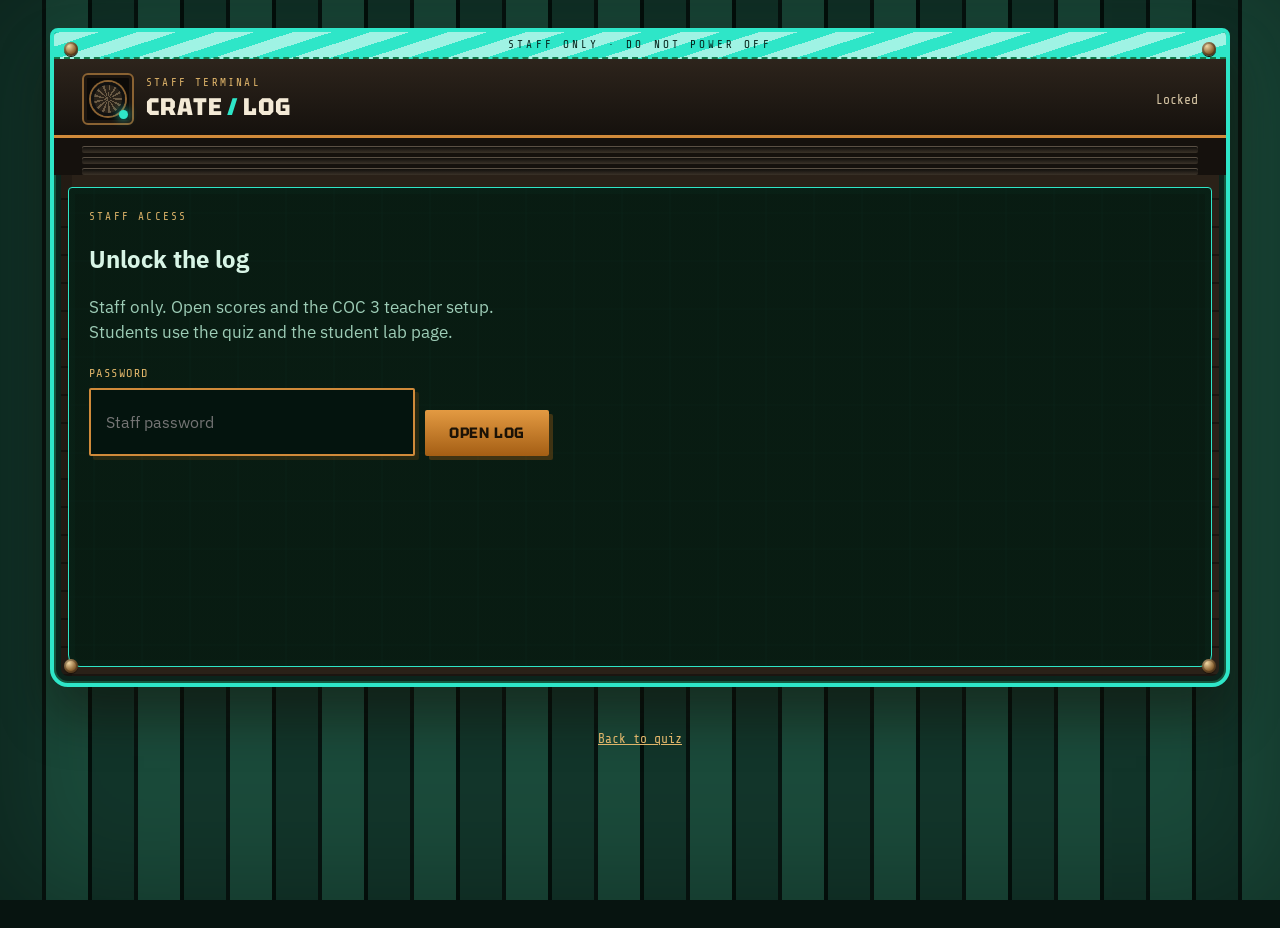
==== admin.html @ 2c7e6ad9 "Load lab controls on the staff dashboard." ====
<!DOCTYPE html>
<html lang="en">
<head>
  <meta charset="UTF-8">
  <meta name="viewport" content="width=device-width, initial-scale=1">
  <meta name="theme-color" content="#0b1612">
  <title>CrateCircuit — Staff dashboard</title>
  <link rel="preconnect" href="https://fonts.googleapis.com">
  <link rel="preconnect" href="https://fonts.gstatic.com" crossorigin>
  <link rel="stylesheet" href="https://fonts.googleapis.com/css2?family=IBM+Plex+Sans:ital,wght@0,400;0,600;0,700;1,400&family=Share+Tech+Mono&family=Tektur:wght@500;600;700;800&display=swap">
  <link rel="stylesheet" href="styles.css?v=10">
</head>
<body class="admin-page">
  <div class="shop-floor" aria-hidden="true"></div>
  <div class="case">
    <span class="rivet nw" aria-hidden="true"></span>
    <span class="rivet ne" aria-hidden="true"></span>
    <span class="rivet sw" aria-hidden="true"></span>
    <span class="rivet se" aria-hidden="true"></span>
    <div class="tape" aria-hidden="true">STAFF ONLY · DO NOT POWER OFF</div>
    <header class="bezel">
      <div class="brand">
        <div class="crate-mark" aria-hidden="true">
          <span class="fan"></span>
          <span class="led on" id="status-led"></span>
        </div>
        <div>
          <p class="kicker">Staff terminal</p>
          <h1><span>CRATE</span><i>/</i><span>LOG</span></h1>
        </div>
      </div>
      <p class="who" id="who-label">Who took the quiz</p>
    </header>
    <div class="drive-slots" aria-hidden="true"><span></span><span></span><span></span></div>
    <main id="app" class="bay"></main>
  </div>
  <p class="foot-link"><a href="index.html">Back to quiz</a></p>
  <script src="config.js?v=6"></script>
  <script src="visitors.js?v=6"></script>
  <script src="lab.js?v=1"></script>
  <script src="admin.js?v=7"></script>
</body>
</html>
---- styles.css ----
:root {
  --wood: #3a2412;
  --wood-lite: #6a4420;
  --steel: #17120e;
  --steel-2: #2a2219;
  --paper: #d7ecdf;
  --ink: #10211a;
  --muted: #3f5e52;
  --copper: #d08a3a;
  --copper-deep: #a45e14;
  --cyan: #2ee6c8;
  --green: #147a4a;
  --green-soft: #d6f3e2;
  --red: #c23b2a;
  --red-soft: #f8d9d3;
  --line: #8fb8a4;
  --card: #eef8f1;
  --mask: #0f3b2c;
  --silk: #c8f5d8;
  --shadow: 0 30px 50px rgba(18, 10, 4, 0.45);
  --sans: "IBM Plex Sans", "Segoe UI", sans-serif;
  --display: "Tektur", "Bahnschrift", sans-serif;
  --mono: "Share Tech Mono", ui-monospace, monospace;
}

* { box-sizing: border-box; }

html { -webkit-text-size-adjust: 100%; }

body {
  margin: 0;
  min-height: 100vh;
  color: var(--ink);
  font-family: var(--sans);
  background: #24150c;
}

.shop-floor {
  position: fixed;
  inset: 0;
  z-index: 0;
  pointer-events: none;
  background:
    repeating-linear-gradient(
      90deg,
      #4a2e14 0 42px,
      #2b190c 42px 46px,
      #5c3a1a 46px 88px,
      #1c1108 88px 92px
    ),
    linear-gradient(180deg, rgba(0, 0, 0, 0.18), rgba(0, 0, 0, 0.45));
  box-shadow: inset 0 0 120px rgba(0, 0, 0, 0.35);
}

button, input { font-family: inherit; }

.case {
  position: relative;
  z-index: 1;
  width: min(1080px, calc(100% - 24px));
  margin: 28px auto 40px;
  background:
    linear-gradient(90deg, rgba(0, 0, 0, 0.18) 0 18px, transparent 18px),
    repeating-linear-gradient(
      180deg,
      #2a2118 0 26px,
      #1b1510 26px 28px
    );
  border: 4px solid #8a6232;
  border-radius: 8px 8px 18px 18px;
  box-shadow:
    var(--shadow),
    inset 0 0 0 2px #c08945,
    inset 0 0 0 7px #4a3018;
  overflow: hidden;
}

.rivet {
  position: absolute;
  z-index: 4;
  width: 14px;
  height: 14px;
  border-radius: 50%;
  background: radial-gradient(circle at 35% 30%, #f0d7a4, #8a6232 55%, #3a2412);
  box-shadow: 0 1px 0 #1a1008, inset 0 0 0 2px rgba(0, 0, 0, 0.25);
}

.rivet.nw { top: 10px; left: 10px; }
.rivet.ne { top: 10px; right: 10px; }
.rivet.sw { bottom: 10px; left: 10px; }
.rivet.se { bottom: 10px; right: 10px; }

.tape {
  font-family: var(--mono);
  font-size: 11px;
  letter-spacing: 0.28em;
  text-align: center;
  white-space: nowrap;
  overflow: hidden;
  color: #3a2208;
  background:
    repeating-linear-gradient(
      -18deg,
      #e7c14a 0 12px,
      #f0d36a 12px 24px
    );
  padding: 6px 28px;
  border-bottom: 2px dashed #9a6e16;
}

.bezel {
  display: flex;
  justify-content: space-between;
  gap: 16px;
  align-items: center;
  padding: 14px 28px 10px;
  background:
    linear-gradient(180deg, #2d241c, #15110d);
  color: #f4ead6;
  border-bottom: 3px solid var(--copper);
}

.brand { display: flex; gap: 12px; align-items: center; }

.crate-mark {
  position: relative;
  width: 52px;
  height: 52px;
  border-radius: 6px;
  background: #0c0a08;
  border: 2px solid #8a6232;
  box-shadow: inset 0 0 0 3px #1d1610;
  display: grid;
  place-items: center;
}

.fan {
  width: 34px;
  height: 34px;
  border-radius: 50%;
  background:
    repeating-conic-gradient(from 10deg, #2a2219 0 18deg, #6a5a44 18deg 28deg);
  box-shadow: inset 0 0 0 3px #111, 0 0 0 2px #8a6232;
}

.led.on ~ .fan,
.crate-mark:has(.led.on) .fan {
  animation: spin 1.8s linear infinite;
}

@keyframes spin {
  to { transform: rotate(360deg); }
}

.led {
  position: absolute;
  right: 4px;
  bottom: 4px;
  width: 9px;
  height: 9px;
  border-radius: 50%;
  background: #4a4036;
  box-shadow: inset 0 0 0 1px rgba(0, 0, 0, 0.5);
}

.led.on {
  background: var(--cyan);
  box-shadow: 0 0 10px var(--cyan);
}

.led.warn {
  background: var(--copper);
  box-shadow: 0 0 10px var(--copper);
}

.kicker {
  margin: 0;
  font-family: var(--mono);
  letter-spacing: 0.2em;
  text-transform: uppercase;
  font-size: 11px;
  color: #e0b56a;
}

h1 {
  margin: 2px 0 0;
  font-family: var(--display);
  font-size: 24px;
  font-weight: 800;
  letter-spacing: 0.04em;
  display: flex;
  align-items: baseline;
  gap: 2px;
}

h1 i {
  font-style: normal;
  color: var(--cyan);
  padding: 0 2px;
}

.who {
  margin: 0;
  color: #d8c7a6;
  font-family: var(--mono);
  font-size: 13px;
}

.drive-slots {
  display: grid;
  gap: 4px;
  padding: 8px 28px 0;
  background: #15110d;
}

.drive-slots span {
  display: block;
  height: 7px;
  border-radius: 2px;
  background: linear-gradient(180deg, #0b0a08, #3a3228);
  box-shadow: inset 0 1px 0 #5a5044;
}

.bay {
  margin: 12px 14px 16px;
  background-color: var(--mask);
  background-image:
    linear-gradient(rgba(215, 236, 223, 0.94), rgba(215, 236, 223, 0.94)),
    linear-gradient(90deg, transparent 24px, rgba(208, 138, 58, 0.35) 24px 26px, transparent 26px),
    linear-gradient(transparent 24px, rgba(208, 138, 58, 0.28) 24px 26px, transparent 26px);
  background-size: auto, 48px 48px, 48px 48px;
  border-radius: 4px 4px 12px 12px;
  padding: 22px 20px 18px;
  min-height: 480px;
  border: 1px solid #67a888;
  box-shadow: inset 0 0 0 6px rgba(15, 59, 44, 0.12);
}

.intro h2 {
  margin: 0 0 10px;
  font-family: var(--display);
  font-size: clamp(30px, 6vw, 48px);
  line-height: 0.95;
  letter-spacing: -0.02em;
  text-transform: uppercase;
}

.intro h2::before {
  content: "J1  HEADER";
  display: block;
  font-family: var(--mono);
  font-size: 12px;
  letter-spacing: 0.22em;
  color: var(--copper-deep);
  margin-bottom: 8px;
}

.admin-page .intro h2::before { content: "TERM 01"; color: #e0b56a; }

.lede {
  max-width: 54ch;
  color: var(--muted);
  font-size: 17px;
  line-height: 1.5;
}

label {
  display: block;
  font-family: var(--mono);
  font-weight: 400;
  margin: 20px 0 8px;
  letter-spacing: 0.12em;
  text-transform: uppercase;
  font-size: 12px;
}

input[type="text"],
input[type="password"],
input[type="number"] {
  width: min(380px, 100%);
  border: 2px solid #2a6b52;
  background: #f4fff8;
  border-radius: 2px;
  padding: 13px 15px;
  font-size: 16px;
  outline: none;
  box-shadow: 4px 4px 0 rgba(16, 33, 26, 0.12);
}

input:focus {
  border-color: var(--copper-deep);
  box-shadow: 4px 4px 0 rgba(164, 94, 20, 0.2);
}

input[aria-invalid="true"] {
  border-color: var(--red);
  background: var(--red-soft);
}

.lengths { display: flex; flex-wrap: wrap; gap: 8px; }

.lengths button, .primary, .ghost {
  font: inherit;
  cursor: pointer;
  border-radius: 2px;
  transition: transform 0.12s ease, background 0.12s ease, box-shadow 0.12s ease;
}

.lengths button:hover,
.primary:hover:not(:disabled),
.ghost:hover:not(:disabled) {
  transform: translate(-1px, -1px);
}

.lengths button {
  border: 2px solid #2a6b52;
  background: var(--card);
  padding: 9px 16px;
  font-family: var(--mono);
  font-weight: 400;
}

.lengths button.picked {
  background: var(--ink);
  color: var(--cyan);
  border-color: var(--ink);
}

.primary {
  margin-top: 22px;
  border: 0;
  background: linear-gradient(180deg, #e39a42, var(--copper-deep));
  color: #1b1206;
  font-family: var(--display);
  font-weight: 700;
  letter-spacing: 0.04em;
  text-transform: uppercase;
  padding: 13px 24px;
  font-size: 15px;
  box-shadow: 4px 4px 0 #5a3208;
}

.primary:disabled {
  opacity: 0.4;
  cursor: not-allowed;
  transform: none;
  box-shadow: none;
}

.ghost {
  border: 2px solid #2a6b52;
  background: transparent;
  padding: 11px 18px;
  font-family: var(--mono);
  letter-spacing: 0.04em;
}

.progress {
  display: flex;
  justify-content: space-between;
  align-items: center;
  gap: 12px;
  color: var(--copper-deep);
  font-size: 12px;
  letter-spacing: 0.1em;
  text-transform: uppercase;
  font-family: var(--mono);
}

.quiz-timer {
  flex: 0 0 auto;
  color: #e0b56a;
  background: #15110d;
  border: 1px solid var(--copper);
  box-shadow: inset 0 0 0 1px #3a2412, 3px 3px 0 rgba(16, 33, 26, 0.18);
  padding: 8px 14px 10px;
  font-size: clamp(28px, 8vw, 42px);
  letter-spacing: 0.08em;
  font-variant-numeric: tabular-nums;
  line-height: 1;
}

.quiz-timer.low {
  color: #f3b4ab;
  border-color: var(--red);
  background: #2a1210;
}

.track {
  height: 10px;
  background: #0f3b2c;
  border-radius: 0;
  margin: 10px 0 18px;
  overflow: hidden;
  box-shadow: inset 0 0 0 1px #67a888;
}

.track span {
  display: block;
  height: 100%;
  background: repeating-linear-gradient(
    90deg,
    #7a3a12 0 8px,
    #d08a3a 8px 16px,
    #2ee6c8 16px 20px,
    #10382c 20px 24px
  );
  transition: width 0.25s ease;
}

.ask {
  display: grid;
  grid-template-columns: minmax(240px, 0.9fr) 1.1fr;
  gap: 22px;
  align-items: start;
}

.photo-card {
  margin: 0;
  background: #081910;
  border: 2px solid #8a6232;
  border-radius: 2px;
  overflow: hidden;
  box-shadow: 8px 8px 0 rgba(16, 33, 26, 0.18);
}

.photo {
  display: block;
  width: 100%;
  height: 280px;
  object-fit: contain;
  background: #f4efe4;
}

.part-name {
  margin: 0;
  padding: 12px 14px;
  text-align: center;
  font-family: var(--display);
  font-size: clamp(18px, 3vw, 26px);
  font-weight: 700;
  letter-spacing: 0.04em;
  text-transform: uppercase;
  color: var(--silk);
  background:
    linear-gradient(180deg, #14563d, #0b2a20);
  border-top: 2px solid var(--copper);
}

.answers { min-width: 0; }

.prompt {
  margin: 0 0 12px;
  font-size: 16px;
  line-height: 1.3;
  font-family: var(--mono);
  color: var(--copper-deep);
  letter-spacing: 0.06em;
  text-transform: uppercase;
}

.choices { display: grid; gap: 8px; }

.choice {
  text-align: left;
  width: 100%;
  border: 2px solid #2a6b52;
  background: var(--card);
  border-radius: 2px;
  padding: 12px 14px;
  font-size: 15px;
  line-height: 1.4;
  cursor: pointer;
  display: flex;
  gap: 12px;
  align-items: flex-start;
  transition: border-color 0.12s ease, background 0.12s ease, transform 0.12s ease;
}

.choice:hover:not(:disabled) {
  border-color: var(--copper);
  transform: translate(-1px, -1px);
}

.choice.selected {
  border-color: var(--copper-deep);
  background: #ffe9c8;
  box-shadow: inset 6px 0 0 var(--copper);
}

.choice.correct {
  border-color: var(--green);
  background: var(--green-soft);
  box-shadow: inset 6px 0 0 var(--green);
}

.choice.missed {
  border-color: var(--red);
  background: var(--red-soft);
  box-shadow: inset 6px 0 0 var(--red);
}

.choice:disabled { cursor: default; transform: none; }

.feedback {
  margin: 12px 0 0;
  padding: 12px 14px;
  border-radius: 2px;
  font-weight: 700;
  line-height: 1.45;
  font-family: var(--mono);
}

.feedback.ok {
  background: var(--green-soft);
  color: var(--green);
}

.feedback.bad {
  background: var(--red-soft);
  color: var(--red);
}

.mark {
  flex: 0 0 auto;
  width: 34px;
  height: 34px;
  clip-path: polygon(50% 0, 100% 25%, 100% 75%, 50% 100%, 0 75%, 0 25%);
  display: grid;
  place-items: center;
  background: #14563d;
  color: #e8fff4;
  font-family: var(--display);
  font-size: 14px;
  font-weight: 700;
}

.choice.correct .mark { background: var(--green); }
.choice.missed .mark { background: var(--red); }

.row {
  display: flex;
  justify-content: space-between;
  gap: 10px;
  margin-top: 16px;
}

.start-actions {
  justify-content: flex-start;
  flex-wrap: wrap;
  margin-top: 8px;
}

.start-actions .primary { margin-top: 0; }

a.primary {
  display: inline-block;
  text-decoration: none;
  text-align: center;
}

.warn-banner {
  margin: 0 0 16px;
  padding: 12px 14px;
  border: 2px solid var(--copper);
  background: #15110d;
  color: #e0b56a;
  font-family: var(--mono);
  font-size: 14px;
}

.lab-steps {
  margin: 0 0 8px;
  padding-left: 22px;
  display: grid;
  gap: 10px;
  color: var(--ink);
}

.lab-steps a { color: var(--copper-deep); font-weight: 600; }

.lab-card {
  margin: 16px 0;
  padding: 16px 16px 12px;
  border: 2px solid #2a6b52;
  background: rgba(238, 248, 241, 0.9);
}

.lab-card .dash-title {
  margin: 0 0 10px;
  color: var(--ink);
}

.lab-card .lab-steps { margin-bottom: 0; }

.lab-card .start-actions { margin-top: 12px; }

.lab-card .ghost {
  text-decoration: none;
  display: inline-block;
}

.rd-get .lede {
  margin-bottom: 10px;
}

.vm-screen {
  margin: 12px 0 8px;
  min-height: 280px;
  background: #15110d;
  border: 2px solid var(--copper);
  box-shadow: inset 0 0 0 1px #3a2412;
  padding: 12px;
}

.vm-screen iframe {
  display: block;
  width: 100%;
  height: min(70vh, 520px);
  border: 0;
  background: #000;
}

.vm-wait {
  margin: 48px 12px;
  text-align: center;
  color: #e0b56a;
  font-family: var(--mono);
}

.study-function {
  margin: 0;
  padding: 16px 18px;
  background: #081910;
  color: var(--silk);
  border: 2px solid var(--copper);
  border-radius: 2px;
  font-size: 18px;
  line-height: 1.45;
  font-weight: 650;
}

#home,
#leave {
  width: 100%;
  margin-top: 10px;
}

.visit-kicker {
  font-size: 11px;
  letter-spacing: 0.12em;
  text-transform: uppercase;
  font-family: var(--mono);
  color: var(--copper-deep);
}

.visit .open-quiz {
  margin-top: 0;
  width: auto;
  padding: 8px 14px;
}

#quiz-number {
  flex: 1;
  min-width: 96px;
  margin: 0;
}

.score-hero {
  display: grid;
  grid-template-columns: auto 1fr;
  gap: 18px;
  align-items: center;
  margin-bottom: 20px;
  padding: 16px;
  background: #081910;
  color: var(--silk);
  border-radius: 2px;
  border: 2px solid var(--copper);
}

.readout {
  min-width: 132px;
  background: #04140e;
  color: var(--cyan);
  border-radius: 2px;
  padding: 16px 16px 14px;
  text-align: center;
  font-family: var(--display);
  box-shadow: inset 0 0 0 2px #14563d;
}

.readout strong {
  display: block;
  font-size: 36px;
  letter-spacing: 0.02em;
  color: var(--cyan);
}

.readout span { color: #9dccb6; font-size: 13px; font-family: var(--mono); }

.score-hero h2 {
  margin: 0 0 4px;
  font-size: 28px;
  font-family: var(--display);
  letter-spacing: 0.03em;
  text-transform: uppercase;
  color: #fff4d8;
}

.score-hero p { margin: 0; color: #b7d8c6; }

.review { display: grid; gap: 10px; }

.item {
  display: grid;
  grid-template-columns: 108px 1fr;
  gap: 12px;
  align-items: start;
  border: 2px solid #2a6b52;
  border-radius: 2px;
  padding: 12px;
  background: var(--card);
}

.thumb {
  width: 108px;
  height: 80px;
  object-fit: contain;
  background: #fff;
  border-radius: 2px;
  border: 1px solid var(--line);
}

.item.right { background: var(--green-soft); border-color: #147a4a; }
.item.wrong { background: var(--red-soft); border-color: #c23b2a; }

.item h3 { margin: 0 0 8px; font-size: 16px; line-height: 1.35; font-family: var(--display); }

.item p { margin: 3px 0; font-size: 14px; }

.tag {
  display: inline-block;
  font-size: 11px;
  letter-spacing: 0.1em;
  text-transform: uppercase;
  font-family: var(--mono);
  margin-bottom: 6px;
}

.right .tag { color: var(--green); }
.wrong .tag { color: var(--red); }

.why { color: var(--muted); }

.admin-dot {
  position: fixed;
  right: 10px;
  bottom: 8px;
  color: #8a6232;
  text-decoration: none;
  font-size: 18px;
  line-height: 1;
  opacity: 0.4;
  z-index: 2;
}

.admin-dot:hover { color: var(--cyan); opacity: 1; }

.foot-link {
  position: relative;
  z-index: 2;
  text-align: center;
  margin: 0 0 28px;
}

.foot-link a {
  color: #e0b56a;
  font-family: var(--mono);
  font-size: 13px;
}

.gate-error { color: var(--red); font-weight: 650; }

.log-head {
  display: flex;
  justify-content: space-between;
  gap: 12px;
  align-items: flex-start;
}

.log-head .ghost { margin-top: 8px; }

.visit-list { display: grid; gap: 10px; margin-top: 16px; }

.visit {
  border: 2px solid #2a6b52;
  border-radius: 2px;
  padding: 14px;
  background: var(--card);
}

.visit-name {
  font-weight: 750;
  font-size: 18px;
  margin-bottom: 8px;
  font-family: var(--display);
}

.visit dl {
  margin: 0;
  display: grid;
  grid-template-columns: 1fr 1fr;
  gap: 8px 16px;
}

.visit dt {
  font-size: 11px;
  letter-spacing: 0.1em;
  text-transform: uppercase;
  color: var(--muted);
  font-family: var(--mono);
}

.visit dd { margin: 2px 0 0; font-size: 14px; }

.muted-note { color: var(--muted); }

.muted-note.warn-note {
  color: var(--red);
  font-weight: 600;
}

.admin-page {
  background: #071410;
}

.admin-page .shop-floor {
  background:
    repeating-linear-gradient(
      90deg,
      #12352a 0 42px,
      #071410 42px 46px,
      #1a4a3a 46px 88px,
      #04100c 88px 92px
    );
}

.admin-page .case {
  width: min(1180px, calc(100% - 20px));
  border-color: #2ee6c8;
  box-shadow:
    var(--shadow),
    inset 0 0 0 2px #14563d,
    inset 0 0 0 7px #0b241c;
}

.admin-page .tape {
  background: repeating-linear-gradient(-18deg, #2ee6c8 0 12px, #9ff3e4 12px 24px);
  color: #06241c;
  border-bottom-color: #147a4a;
}

.admin-page .bay {
  background-image:
    linear-gradient(rgba(8, 25, 16, 0.92), rgba(8, 25, 16, 0.92)),
    linear-gradient(90deg, transparent 24px, rgba(46, 230, 200, 0.18) 24px 26px, transparent 26px),
    linear-gradient(transparent 24px, rgba(46, 230, 200, 0.12) 24px 26px, transparent 26px);
  color: #d8f5e6;
  border-color: #2ee6c8;
}

.admin-page .lede,
.admin-page .muted-note,
.admin-page .visit dt,
.admin-page .why { color: #9dccb6; }

.admin-page .visit,
.admin-page .student-row,
.admin-page .attempt,
.admin-page .panel {
  background: rgba(14, 40, 30, 0.85);
  border-color: #2a6b52;
  color: #e8fff4;
}

.kicker.ink { color: #e0b56a; margin-bottom: 4px; }

.lock-panel {
  max-width: 460px;
}

.lock-row {
  display: flex;
  flex-wrap: wrap;
  gap: 10px;
  align-items: stretch;
  margin-top: 6px;
}

.lock-row input {
  flex: 1 1 220px;
}

.lock-row .primary {
  width: auto;
  flex: 0 0 auto;
}

.empty-panel {
  border: 1px dashed #3d7a5e;
  padding: 22px 16px;
  text-align: center;
  color: #9dccb6;
}

.empty-kicker {
  margin: 0 0 6px;
  font-family: var(--display);
  letter-spacing: 0.08em;
  text-transform: uppercase;
  color: #e0b56a;
}

.panel-head {
  display: flex;
  justify-content: space-between;
  align-items: center;
  gap: 10px;
  margin-bottom: 6px;
}

.panel-copy {
  margin: 0 0 12px;
  color: #9dccb6;
  font-size: 14px;
}

.count-chip {
  font-family: var(--mono);
  font-size: 12px;
  letter-spacing: 0.08em;
  color: #e0b56a;
  border: 1px solid var(--copper);
  padding: 3px 8px;
}

.score-stack {
  display: grid;
  justify-items: center;
  gap: 4px;
}

.score-sub {
  font-family: var(--mono);
  font-size: 11px;
  letter-spacing: 0.06em;
  color: #9dccb6;
}

.dash h2 {
  margin: 0 0 6px;
  font-family: var(--display);
  font-size: 34px;
  letter-spacing: 0.03em;
  text-transform: uppercase;
}

.dash-actions { display: flex; gap: 8px; flex-wrap: wrap; }

.stats {
  display: grid;
  grid-template-columns: repeat(5, minmax(0, 1fr));
  gap: 10px;
  margin: 18px 0 22px;
}

.stat {
  background: #04140e;
  color: var(--silk);
  border-radius: 2px;
  padding: 16px 16px 14px;
  border: 2px solid #14563d;
}

.stat.tone-amber { border-color: var(--copper); }
.stat.tone-green { border-color: #3d7a5e; }

.stat span {
  display: block;
  font-size: 11px;
  letter-spacing: 0.12em;
  text-transform: uppercase;
  color: #e0b56a;
  font-family: var(--mono);
}

.stat strong {
  display: block;
  margin-top: 8px;
  font-family: var(--display);
  font-size: 30px;
  color: #e0b56a;
}

.stat em {
  display: block;
  margin-top: 4px;
  font-style: normal;
  font-size: 11px;
  color: #9dccb6;
  font-family: var(--mono);
}

.dash-grid {
  display: grid;
  grid-template-columns: minmax(260px, 0.85fr) 1.15fr;
  gap: 16px;
  align-items: start;
}

.staff-lab {
  margin-top: 16px;
}

.staff-lab .lab-steps {
  margin: 0 0 16px;
}

.dash-actions a.ghost {
  display: inline-block;
  text-decoration: none;
}

.admin-page .lab-steps,
.admin-page .staff-lab .panel-copy {
  color: #9dccb6;
}

.admin-page .lab-steps a {
  color: #e0b56a;
}

.panel {
  background: rgba(238, 248, 241, 0.78);
  border: 2px solid #2a6b52;
  border-radius: 2px;
  padding: 16px;
}

.dash-title {
  margin: 0 0 12px;
  font-family: var(--display);
  font-size: 18px;
  letter-spacing: 0.04em;
  text-transform: uppercase;
}

.filters {
  display: grid;
  gap: 8px;
  margin-bottom: 14px;
}

.filters input {
  width: 100%;
  border: 2px solid #2a6b52;
  background: #f4fff8;
  border-radius: 2px;
  padding: 11px 12px;
  font: inherit;
  font-size: 15px;
}

.pills { display: flex; flex-wrap: wrap; gap: 6px; }

.pill {
  border: 2px solid #2a6b52;
  background: var(--card);
  border-radius: 2px;
  padding: 7px 12px;
  font-family: var(--mono);
  font-size: 13px;
  cursor: pointer;
}

.pill.picked {
  background: var(--ink);
  color: var(--cyan);
  border-color: var(--ink);
}

.avatar {
  flex: 0 0 auto;
  width: 40px;
  height: 40px;
  border-radius: 2px;
  display: grid;
  place-items: center;
  background: #04140e;
  color: var(--cyan);
  font-family: var(--display);
  font-weight: 700;
  font-size: 14px;
  border: 2px solid var(--copper);
}

.visit-top {
  display: flex;
  justify-content: space-between;
  gap: 8px;
  align-items: center;
  margin-bottom: 2px;
}

.pill-tag {
  font-size: 10px;
  letter-spacing: 0.1em;
  text-transform: uppercase;
  font-family: var(--mono);
  color: var(--copper-deep);
  border: 1px solid currentColor;
  padding: 2px 6px;
}

.pill-tag.warn {
  color: #f3b4ab;
  border-color: var(--red);
}

.visit-top .visit-name { margin: 0; }

.bar {
  height: 8px;
  background: #0f3b2c;
  overflow: hidden;
  margin: 0 0 12px;
}

.bar span {
  display: block;
  height: 100%;
  background: linear-gradient(90deg, var(--copper-deep), var(--cyan));
}

.visit.right .bar span { background: linear-gradient(90deg, #0f6a3d, #2ee6c8); }
.visit.wrong .bar span { background: linear-gradient(90deg, #8a2420, #e07068); }

.student-row,
.attempt {
  display: flex;
  flex-wrap: wrap;
  gap: 12px;
  align-items: center;
  border: 2px solid #2a6b52;
  border-radius: 2px;
  padding: 12px;
  background: var(--card);
}

.student-copy,
.attempt-copy { min-width: 0; flex: 1; }

.student-row .visit-name,
.attempt .visit-name { margin: 0 0 2px; }

.attempt .muted-note { margin: 0 0 8px; }

.attempt.pass { border-color: #147a4a; background: #d6f3e2; }
.attempt.fail { border-color: #c23b2a; background: #f8d9d3; }
.attempt.wait { border-color: #d08a3a; }

.admin-page .attempt.pass { background: #0d3324; color: #d6f3e2; }
.admin-page .attempt.fail { background: #3a1612; color: #f8d9d3; }
.admin-page .attempt.wait { background: #2a1c0c; }

.score-chip {
  flex: 0 0 auto;
  min-width: 72px;
  text-align: center;
  background: #15110d;
  color: #e0b56a;
  border-radius: 2px;
  padding: 8px 10px;
  font-family: var(--display);
  font-weight: 700;
  font-size: 20px;
  border: 1px solid var(--copper);
}

.danger {
  color: var(--red);
  border-color: #c23b2a;
  padding: 8px 12px;
  font-size: 13px;
}

.danger:hover {
  background: var(--red-soft);
  border-color: var(--red);
}

.admin-page .danger:hover {
  background: #3a1612;
  color: #f8d9d3;
}

.admin-page label,
.admin-page .dash-title { color: #e0b56a; }

.admin-page input[type="text"],
.admin-page input[type="password"],
.admin-page .filters input {
  background: #04140e;
  color: #e8fff4;
  border-color: var(--copper);
}

.admin-page .pill {
  background: #04140e;
  color: #d8f5e6;
  border-color: #3d7a5e;
}

.admin-page .pill.picked {
  background: #15110d;
  color: #e0b56a;
  border-color: var(--copper);
}

.admin-page .ghost {
  border-color: #3d7a5e;
  color: #d8f5e6;
}

.admin-page .primary {
  box-shadow: 4px 4px 0 rgba(164, 94, 20, 0.35);
}

.admin-page .avatar {
  width: 44px;
  height: 44px;
  background: #15110d;
  color: #e0b56a;
}

.admin-page .panel-head .dash-title { margin: 0; }

.admin-page .visit-list { margin-top: 10px; }

.admin-page .student-row,
.admin-page .attempt {
  background: #0b1f18;
}

.admin-page .attempt.pass { border-color: #2a8a58; }
.admin-page .attempt.fail { border-color: #c23b2a; }
.admin-page .attempt.wait { border-color: var(--copper); }

@media (prefers-reduced-motion: reduce) {
  .crate-mark:has(.led.on) .fan { animation: none; }
}

@media (max-width: 900px) {
  .stats { grid-template-columns: repeat(2, minmax(0, 1fr)); }
  .dash-grid { grid-template-columns: 1fr; }
  .admin-page .case { width: min(100% - 16px, 1180px); }
}

@media (max-width: 820px) {
  .ask { grid-template-columns: 1fr; }
  .photo { height: 220px; }
}

@media (max-width: 640px) {
  .case {
    width: 100%;
    margin: 0;
    border-left: 0;
    border-right: 0;
    border-radius: 0;
    min-height: 100vh;
  }
  .bay { margin: 10px; padding: 16px 14px 20px; min-height: auto; }
  .bezel { padding: 14px 16px; }
  .drive-slots { padding-left: 16px; padding-right: 16px; }
  .who { display: none; }
  .admin-page .who { display: block; font-size: 12px; }
  .intro h2 { font-size: 30px; }
  .prompt { font-size: 14px; }
  .part-name { font-size: 20px; }
  .photo { height: 200px; }
  .score-hero,
  .item,
  .visit dl { grid-template-columns: 1fr; }
  .admin-page .bay { padding: 14px; }
  .dash h2 { font-size: 26px; }
  .stat:last-child { grid-column: 1 / -1; }
  .thumb { width: 100%; height: 120px; }
  .row { flex-direction: column-reverse; }
  .row button { width: 100%; }
  .primary { width: 100%; }
  .visit-top { align-items: flex-start; }
  .visit .open-quiz { width: auto; }
}
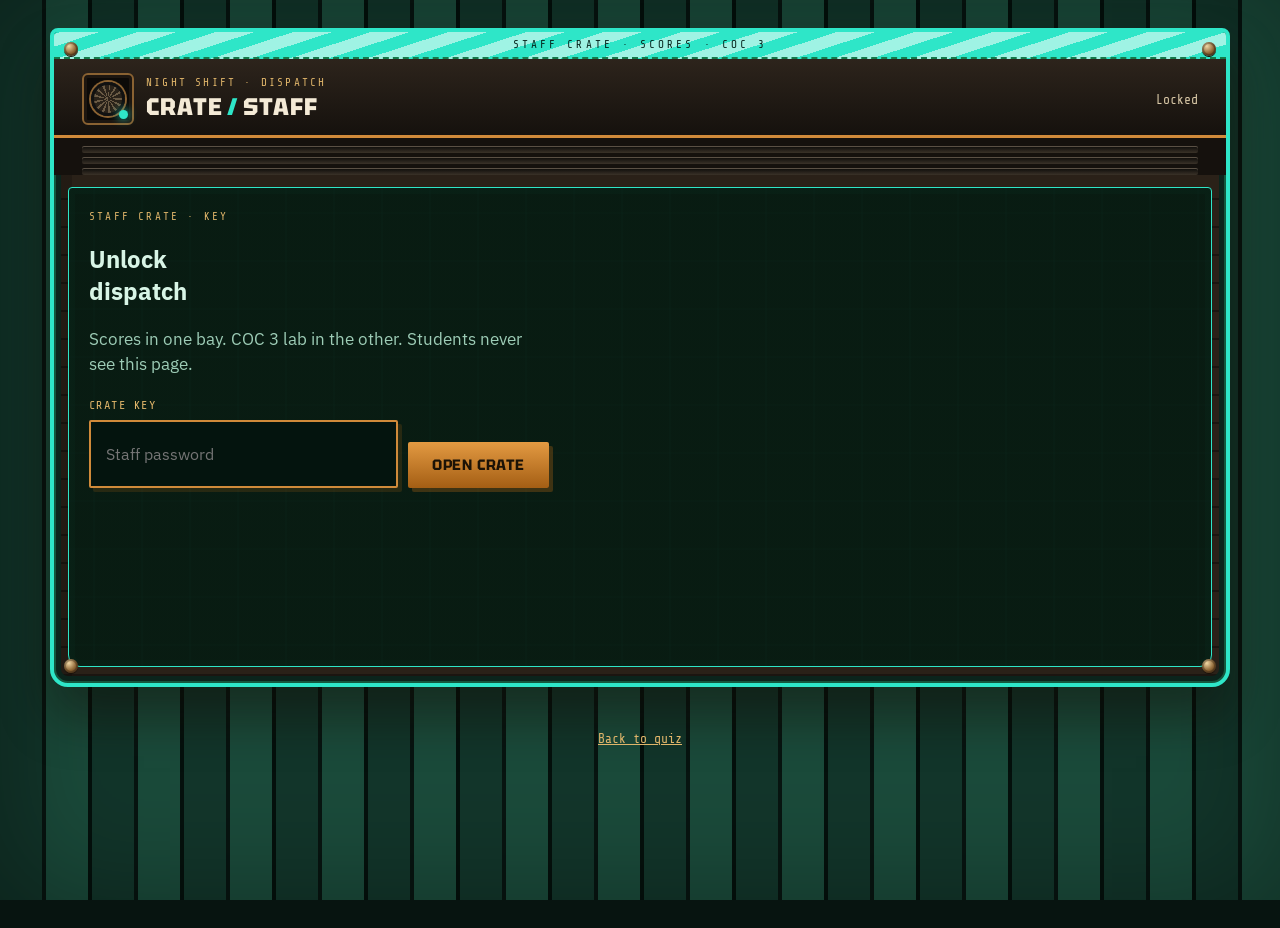
==== commit 355b2c1e: "Restyle the staff crate header." ====
--- a/admin.html
+++ b/admin.html
@@ -8,7 +8,7 @@
   <link rel="preconnect" href="https://fonts.googleapis.com">
   <link rel="preconnect" href="https://fonts.gstatic.com" crossorigin>
   <link rel="stylesheet" href="https://fonts.googleapis.com/css2?family=IBM+Plex+Sans:ital,wght@0,400;0,600;0,700;1,400&family=Share+Tech+Mono&family=Tektur:wght@500;600;700;800&display=swap">
-  <link rel="stylesheet" href="styles.css?v=10">
+  <link rel="stylesheet" href="styles.css?v=11">
 </head>
 <body class="admin-page">
   <div class="shop-floor" aria-hidden="true"></div>
@@ -17,7 +17,7 @@
     <span class="rivet ne" aria-hidden="true"></span>
     <span class="rivet sw" aria-hidden="true"></span>
     <span class="rivet se" aria-hidden="true"></span>
-    <div class="tape" aria-hidden="true">STAFF ONLY · DO NOT POWER OFF</div>
+    <div class="tape" aria-hidden="true">STAFF CRATE · SCORES · COC 3</div>
     <header class="bezel">
       <div class="brand">
         <div class="crate-mark" aria-hidden="true">
@@ -25,8 +25,8 @@
           <span class="led on" id="status-led"></span>
         </div>
         <div>
-          <p class="kicker">Staff terminal</p>
-          <h1><span>CRATE</span><i>/</i><span>LOG</span></h1>
+          <p class="kicker">Night shift · Dispatch</p>
+          <h1><span>CRATE</span><i>/</i><span>STAFF</span></h1>
         </div>
       </div>
       <p class="who" id="who-label">Who took the quiz</p>
@@ -38,6 +38,6 @@
   <script src="config.js?v=6"></script>
   <script src="visitors.js?v=6"></script>
   <script src="lab.js?v=1"></script>
-  <script src="admin.js?v=7"></script>
+  <script src="admin.js?v=8"></script>
 </body>
 </html>
--- a/styles.css
+++ b/styles.css
@@ -1,1305 +1,1292 @@
-:root {
-  --wood: #3a2412;
-  --wood-lite: #6a4420;
-  --steel: #17120e;
-  --steel-2: #2a2219;
-  --paper: #d7ecdf;
-  --ink: #10211a;
-  --muted: #3f5e52;
-  --copper: #d08a3a;
-  --copper-deep: #a45e14;
-  --cyan: #2ee6c8;
-  --green: #147a4a;
-  --green-soft: #d6f3e2;
-  --red: #c23b2a;
-  --red-soft: #f8d9d3;
-  --line: #8fb8a4;
-  --card: #eef8f1;
-  --mask: #0f3b2c;
-  --silk: #c8f5d8;
-  --shadow: 0 30px 50px rgba(18, 10, 4, 0.45);
-  --sans: "IBM Plex Sans", "Segoe UI", sans-serif;
-  --display: "Tektur", "Bahnschrift", sans-serif;
-  --mono: "Share Tech Mono", ui-monospace, monospace;
-}
-
-* { box-sizing: border-box; }
-
-html { -webkit-text-size-adjust: 100%; }
-
-body {
-  margin: 0;
-  min-height: 100vh;
-  color: var(--ink);
-  font-family: var(--sans);
-  background: #24150c;
-}
-
-.shop-floor {
-  position: fixed;
-  inset: 0;
-  z-index: 0;
-  pointer-events: none;
-  background:
-    repeating-linear-gradient(
-      90deg,
-      #4a2e14 0 42px,
-      #2b190c 42px 46px,
-      #5c3a1a 46px 88px,
-      #1c1108 88px 92px
-    ),
-    linear-gradient(180deg, rgba(0, 0, 0, 0.18), rgba(0, 0, 0, 0.45));
-  box-shadow: inset 0 0 120px rgba(0, 0, 0, 0.35);
-}
-
-button, input { font-family: inherit; }
-
-.case {
-  position: relative;
-  z-index: 1;
-  width: min(1080px, calc(100% - 24px));
-  margin: 28px auto 40px;
-  background:
-    linear-gradient(90deg, rgba(0, 0, 0, 0.18) 0 18px, transparent 18px),
-    repeating-linear-gradient(
-      180deg,
-      #2a2118 0 26px,
-      #1b1510 26px 28px
-    );
-  border: 4px solid #8a6232;
-  border-radius: 8px 8px 18px 18px;
-  box-shadow:
-    var(--shadow),
-    inset 0 0 0 2px #c08945,
-    inset 0 0 0 7px #4a3018;
-  overflow: hidden;
-}
-
-.rivet {
-  position: absolute;
-  z-index: 4;
-  width: 14px;
-  height: 14px;
-  border-radius: 50%;
-  background: radial-gradient(circle at 35% 30%, #f0d7a4, #8a6232 55%, #3a2412);
-  box-shadow: 0 1px 0 #1a1008, inset 0 0 0 2px rgba(0, 0, 0, 0.25);
-}
-
-.rivet.nw { top: 10px; left: 10px; }
-.rivet.ne { top: 10px; right: 10px; }
-.rivet.sw { bottom: 10px; left: 10px; }
-.rivet.se { bottom: 10px; right: 10px; }
-
-.tape {
-  font-family: var(--mono);
-  font-size: 11px;
-  letter-spacing: 0.28em;
-  text-align: center;
-  white-space: nowrap;
-  overflow: hidden;
-  color: #3a2208;
-  background:
-    repeating-linear-gradient(
-      -18deg,
-      #e7c14a 0 12px,
-      #f0d36a 12px 24px
-    );
-  padding: 6px 28px;
-  border-bottom: 2px dashed #9a6e16;
-}
-
-.bezel {
-  display: flex;
-  justify-content: space-between;
-  gap: 16px;
-  align-items: center;
-  padding: 14px 28px 10px;
-  background:
-    linear-gradient(180deg, #2d241c, #15110d);
-  color: #f4ead6;
-  border-bottom: 3px solid var(--copper);
-}
-
-.brand { display: flex; gap: 12px; align-items: center; }
-
-.crate-mark {
-  position: relative;
-  width: 52px;
-  height: 52px;
-  border-radius: 6px;
-  background: #0c0a08;
-  border: 2px solid #8a6232;
-  box-shadow: inset 0 0 0 3px #1d1610;
-  display: grid;
-  place-items: center;
-}
-
-.fan {
-  width: 34px;
-  height: 34px;
-  border-radius: 50%;
-  background:
-    repeating-conic-gradient(from 10deg, #2a2219 0 18deg, #6a5a44 18deg 28deg);
-  box-shadow: inset 0 0 0 3px #111, 0 0 0 2px #8a6232;
-}
-
-.led.on ~ .fan,
-.crate-mark:has(.led.on) .fan {
-  animation: spin 1.8s linear infinite;
-}
-
-@keyframes spin {
-  to { transform: rotate(360deg); }
-}
-
-.led {
-  position: absolute;
-  right: 4px;
-  bottom: 4px;
-  width: 9px;
-  height: 9px;
-  border-radius: 50%;
-  background: #4a4036;
-  box-shadow: inset 0 0 0 1px rgba(0, 0, 0, 0.5);
-}
-
-.led.on {
-  background: var(--cyan);
-  box-shadow: 0 0 10px var(--cyan);
-}
-
-.led.warn {
-  background: var(--copper);
-  box-shadow: 0 0 10px var(--copper);
-}
-
-.kicker {
-  margin: 0;
-  font-family: var(--mono);
-  letter-spacing: 0.2em;
-  text-transform: uppercase;
-  font-size: 11px;
-  color: #e0b56a;
-}
-
-h1 {
-  margin: 2px 0 0;
-  font-family: var(--display);
-  font-size: 24px;
-  font-weight: 800;
-  letter-spacing: 0.04em;
-  display: flex;
-  align-items: baseline;
-  gap: 2px;
-}
-
-h1 i {
-  font-style: normal;
-  color: var(--cyan);
-  padding: 0 2px;
-}
-
-.who {
-  margin: 0;
-  color: #d8c7a6;
-  font-family: var(--mono);
-  font-size: 13px;
-}
-
-.drive-slots {
-  display: grid;
-  gap: 4px;
-  padding: 8px 28px 0;
-  background: #15110d;
-}
-
-.drive-slots span {
-  display: block;
-  height: 7px;
-  border-radius: 2px;
-  background: linear-gradient(180deg, #0b0a08, #3a3228);
-  box-shadow: inset 0 1px 0 #5a5044;
-}
-
-.bay {
-  margin: 12px 14px 16px;
-  background-color: var(--mask);
-  background-image:
-    linear-gradient(rgba(215, 236, 223, 0.94), rgba(215, 236, 223, 0.94)),
-    linear-gradient(90deg, transparent 24px, rgba(208, 138, 58, 0.35) 24px 26px, transparent 26px),
-    linear-gradient(transparent 24px, rgba(208, 138, 58, 0.28) 24px 26px, transparent 26px);
-  background-size: auto, 48px 48px, 48px 48px;
-  border-radius: 4px 4px 12px 12px;
-  padding: 22px 20px 18px;
-  min-height: 480px;
-  border: 1px solid #67a888;
-  box-shadow: inset 0 0 0 6px rgba(15, 59, 44, 0.12);
-}
-
-.intro h2 {
-  margin: 0 0 10px;
-  font-family: var(--display);
-  font-size: clamp(30px, 6vw, 48px);
-  line-height: 0.95;
-  letter-spacing: -0.02em;
-  text-transform: uppercase;
-}
-
-.intro h2::before {
-  content: "J1  HEADER";
-  display: block;
-  font-family: var(--mono);
-  font-size: 12px;
-  letter-spacing: 0.22em;
-  color: var(--copper-deep);
-  margin-bottom: 8px;
-}
-
-.admin-page .intro h2::before { content: "TERM 01"; color: #e0b56a; }
-
-.lede {
-  max-width: 54ch;
-  color: var(--muted);
-  font-size: 17px;
-  line-height: 1.5;
-}
-
-label {
-  display: block;
-  font-family: var(--mono);
-  font-weight: 400;
-  margin: 20px 0 8px;
-  letter-spacing: 0.12em;
-  text-transform: uppercase;
-  font-size: 12px;
-}
-
-input[type="text"],
-input[type="password"],
-input[type="number"] {
-  width: min(380px, 100%);
-  border: 2px solid #2a6b52;
-  background: #f4fff8;
-  border-radius: 2px;
-  padding: 13px 15px;
-  font-size: 16px;
-  outline: none;
-  box-shadow: 4px 4px 0 rgba(16, 33, 26, 0.12);
-}
-
-input:focus {
-  border-color: var(--copper-deep);
-  box-shadow: 4px 4px 0 rgba(164, 94, 20, 0.2);
-}
-
-input[aria-invalid="true"] {
-  border-color: var(--red);
-  background: var(--red-soft);
-}
-
-.lengths { display: flex; flex-wrap: wrap; gap: 8px; }
-
-.lengths button, .primary, .ghost {
-  font: inherit;
-  cursor: pointer;
-  border-radius: 2px;
-  transition: transform 0.12s ease, background 0.12s ease, box-shadow 0.12s ease;
-}
-
-.lengths button:hover,
-.primary:hover:not(:disabled),
-.ghost:hover:not(:disabled) {
-  transform: translate(-1px, -1px);
-}
-
-.lengths button {
-  border: 2px solid #2a6b52;
-  background: var(--card);
-  padding: 9px 16px;
-  font-family: var(--mono);
-  font-weight: 400;
-}
-
-.lengths button.picked {
-  background: var(--ink);
-  color: var(--cyan);
-  border-color: var(--ink);
-}
-
-.primary {
-  margin-top: 22px;
-  border: 0;
-  background: linear-gradient(180deg, #e39a42, var(--copper-deep));
-  color: #1b1206;
-  font-family: var(--display);
-  font-weight: 700;
-  letter-spacing: 0.04em;
-  text-transform: uppercase;
-  padding: 13px 24px;
-  font-size: 15px;
-  box-shadow: 4px 4px 0 #5a3208;
-}
-
-.primary:disabled {
-  opacity: 0.4;
-  cursor: not-allowed;
-  transform: none;
-  box-shadow: none;
-}
-
-.ghost {
-  border: 2px solid #2a6b52;
-  background: transparent;
-  padding: 11px 18px;
-  font-family: var(--mono);
-  letter-spacing: 0.04em;
-}
-
-.progress {
-  display: flex;
-  justify-content: space-between;
-  align-items: center;
-  gap: 12px;
-  color: var(--copper-deep);
-  font-size: 12px;
-  letter-spacing: 0.1em;
-  text-transform: uppercase;
-  font-family: var(--mono);
-}
-
-.quiz-timer {
-  flex: 0 0 auto;
-  color: #e0b56a;
-  background: #15110d;
-  border: 1px solid var(--copper);
-  box-shadow: inset 0 0 0 1px #3a2412, 3px 3px 0 rgba(16, 33, 26, 0.18);
-  padding: 8px 14px 10px;
-  font-size: clamp(28px, 8vw, 42px);
-  letter-spacing: 0.08em;
-  font-variant-numeric: tabular-nums;
-  line-height: 1;
-}
-
-.quiz-timer.low {
-  color: #f3b4ab;
-  border-color: var(--red);
-  background: #2a1210;
-}
-
-.track {
-  height: 10px;
-  background: #0f3b2c;
-  border-radius: 0;
-  margin: 10px 0 18px;
-  overflow: hidden;
-  box-shadow: inset 0 0 0 1px #67a888;
-}
-
-.track span {
-  display: block;
-  height: 100%;
-  background: repeating-linear-gradient(
-    90deg,
-    #7a3a12 0 8px,
-    #d08a3a 8px 16px,
-    #2ee6c8 16px 20px,
-    #10382c 20px 24px
-  );
-  transition: width 0.25s ease;
-}
-
-.ask {
-  display: grid;
-  grid-template-columns: minmax(240px, 0.9fr) 1.1fr;
-  gap: 22px;
-  align-items: start;
-}
-
-.photo-card {
-  margin: 0;
-  background: #081910;
-  border: 2px solid #8a6232;
-  border-radius: 2px;
-  overflow: hidden;
-  box-shadow: 8px 8px 0 rgba(16, 33, 26, 0.18);
-}
-
-.photo {
-  display: block;
-  width: 100%;
-  height: 280px;
-  object-fit: contain;
-  background: #f4efe4;
-}
-
-.part-name {
-  margin: 0;
-  padding: 12px 14px;
-  text-align: center;
-  font-family: var(--display);
-  font-size: clamp(18px, 3vw, 26px);
-  font-weight: 700;
-  letter-spacing: 0.04em;
-  text-transform: uppercase;
-  color: var(--silk);
-  background:
-    linear-gradient(180deg, #14563d, #0b2a20);
-  border-top: 2px solid var(--copper);
-}
-
-.answers { min-width: 0; }
-
-.prompt {
-  margin: 0 0 12px;
-  font-size: 16px;
-  line-height: 1.3;
-  font-family: var(--mono);
-  color: var(--copper-deep);
-  letter-spacing: 0.06em;
-  text-transform: uppercase;
-}
-
-.choices { display: grid; gap: 8px; }
-
-.choice {
-  text-align: left;
-  width: 100%;
-  border: 2px solid #2a6b52;
-  background: var(--card);
-  border-radius: 2px;
-  padding: 12px 14px;
-  font-size: 15px;
-  line-height: 1.4;
-  cursor: pointer;
-  display: flex;
-  gap: 12px;
-  align-items: flex-start;
-  transition: border-color 0.12s ease, background 0.12s ease, transform 0.12s ease;
-}
-
-.choice:hover:not(:disabled) {
-  border-color: var(--copper);
-  transform: translate(-1px, -1px);
-}
-
-.choice.selected {
-  border-color: var(--copper-deep);
-  background: #ffe9c8;
-  box-shadow: inset 6px 0 0 var(--copper);
-}
-
-.choice.correct {
-  border-color: var(--green);
-  background: var(--green-soft);
-  box-shadow: inset 6px 0 0 var(--green);
-}
-
-.choice.missed {
-  border-color: var(--red);
-  background: var(--red-soft);
-  box-shadow: inset 6px 0 0 var(--red);
-}
-
-.choice:disabled { cursor: default; transform: none; }
-
-.feedback {
-  margin: 12px 0 0;
-  padding: 12px 14px;
-  border-radius: 2px;
-  font-weight: 700;
-  line-height: 1.45;
-  font-family: var(--mono);
-}
-
-.feedback.ok {
-  background: var(--green-soft);
-  color: var(--green);
-}
-
-.feedback.bad {
-  background: var(--red-soft);
-  color: var(--red);
-}
-
-.mark {
-  flex: 0 0 auto;
-  width: 34px;
-  height: 34px;
-  clip-path: polygon(50% 0, 100% 25%, 100% 75%, 50% 100%, 0 75%, 0 25%);
-  display: grid;
-  place-items: center;
-  background: #14563d;
-  color: #e8fff4;
-  font-family: var(--display);
-  font-size: 14px;
-  font-weight: 700;
-}
-
-.choice.correct .mark { background: var(--green); }
-.choice.missed .mark { background: var(--red); }
-
-.row {
-  display: flex;
-  justify-content: space-between;
-  gap: 10px;
-  margin-top: 16px;
-}
-
-.start-actions {
-  justify-content: flex-start;
-  flex-wrap: wrap;
-  margin-top: 8px;
-}
-
-.start-actions .primary { margin-top: 0; }
-
-a.primary {
-  display: inline-block;
-  text-decoration: none;
-  text-align: center;
-}
-
-.warn-banner {
-  margin: 0 0 16px;
-  padding: 12px 14px;
-  border: 2px solid var(--copper);
-  background: #15110d;
-  color: #e0b56a;
-  font-family: var(--mono);
-  font-size: 14px;
-}
-
-.lab-steps {
-  margin: 0 0 8px;
-  padding-left: 22px;
-  display: grid;
-  gap: 10px;
-  color: var(--ink);
-}
-
-.lab-steps a { color: var(--copper-deep); font-weight: 600; }
-
-.lab-card {
-  margin: 16px 0;
-  padding: 16px 16px 12px;
-  border: 2px solid #2a6b52;
-  background: rgba(238, 248, 241, 0.9);
-}
-
-.lab-card .dash-title {
-  margin: 0 0 10px;
-  color: var(--ink);
-}
-
-.lab-card .lab-steps { margin-bottom: 0; }
-
-.lab-card .start-actions { margin-top: 12px; }
-
-.lab-card .ghost {
-  text-decoration: none;
-  display: inline-block;
-}
-
-.rd-get .lede {
-  margin-bottom: 10px;
-}
-
-.vm-screen {
-  margin: 12px 0 8px;
-  min-height: 280px;
-  background: #15110d;
-  border: 2px solid var(--copper);
-  box-shadow: inset 0 0 0 1px #3a2412;
-  padding: 12px;
-}
-
-.vm-screen iframe {
-  display: block;
-  width: 100%;
-  height: min(70vh, 520px);
-  border: 0;
-  background: #000;
-}
-
-.vm-wait {
-  margin: 48px 12px;
-  text-align: center;
-  color: #e0b56a;
-  font-family: var(--mono);
-}
-
-.study-function {
-  margin: 0;
-  padding: 16px 18px;
-  background: #081910;
-  color: var(--silk);
-  border: 2px solid var(--copper);
-  border-radius: 2px;
-  font-size: 18px;
-  line-height: 1.45;
-  font-weight: 650;
-}
-
-#home,
-#leave {
-  width: 100%;
-  margin-top: 10px;
-}
-
-.visit-kicker {
-  font-size: 11px;
-  letter-spacing: 0.12em;
-  text-transform: uppercase;
-  font-family: var(--mono);
-  color: var(--copper-deep);
-}
-
-.visit .open-quiz {
-  margin-top: 0;
-  width: auto;
-  padding: 8px 14px;
-}
-
-#quiz-number {
-  flex: 1;
-  min-width: 96px;
-  margin: 0;
-}
-
-.score-hero {
-  display: grid;
-  grid-template-columns: auto 1fr;
-  gap: 18px;
-  align-items: center;
-  margin-bottom: 20px;
-  padding: 16px;
-  background: #081910;
-  color: var(--silk);
-  border-radius: 2px;
-  border: 2px solid var(--copper);
-}
-
-.readout {
-  min-width: 132px;
-  background: #04140e;
-  color: var(--cyan);
-  border-radius: 2px;
-  padding: 16px 16px 14px;
-  text-align: center;
-  font-family: var(--display);
-  box-shadow: inset 0 0 0 2px #14563d;
-}
-
-.readout strong {
-  display: block;
-  font-size: 36px;
-  letter-spacing: 0.02em;
-  color: var(--cyan);
-}
-
-.readout span { color: #9dccb6; font-size: 13px; font-family: var(--mono); }
-
-.score-hero h2 {
-  margin: 0 0 4px;
-  font-size: 28px;
-  font-family: var(--display);
-  letter-spacing: 0.03em;
-  text-transform: uppercase;
-  color: #fff4d8;
-}
-
-.score-hero p { margin: 0; color: #b7d8c6; }
-
-.review { display: grid; gap: 10px; }
-
-.item {
-  display: grid;
-  grid-template-columns: 108px 1fr;
-  gap: 12px;
-  align-items: start;
-  border: 2px solid #2a6b52;
-  border-radius: 2px;
-  padding: 12px;
-  background: var(--card);
-}
-
-.thumb {
-  width: 108px;
-  height: 80px;
-  object-fit: contain;
-  background: #fff;
-  border-radius: 2px;
-  border: 1px solid var(--line);
-}
-
-.item.right { background: var(--green-soft); border-color: #147a4a; }
-.item.wrong { background: var(--red-soft); border-color: #c23b2a; }
-
-.item h3 { margin: 0 0 8px; font-size: 16px; line-height: 1.35; font-family: var(--display); }
-
-.item p { margin: 3px 0; font-size: 14px; }
-
-.tag {
-  display: inline-block;
-  font-size: 11px;
-  letter-spacing: 0.1em;
-  text-transform: uppercase;
-  font-family: var(--mono);
-  margin-bottom: 6px;
-}
-
-.right .tag { color: var(--green); }
-.wrong .tag { color: var(--red); }
-
-.why { color: var(--muted); }
-
-.admin-dot {
-  position: fixed;
-  right: 10px;
-  bottom: 8px;
-  color: #8a6232;
-  text-decoration: none;
-  font-size: 18px;
-  line-height: 1;
-  opacity: 0.4;
-  z-index: 2;
-}
-
-.admin-dot:hover { color: var(--cyan); opacity: 1; }
-
-.foot-link {
-  position: relative;
-  z-index: 2;
-  text-align: center;
-  margin: 0 0 28px;
-}
-
-.foot-link a {
-  color: #e0b56a;
-  font-family: var(--mono);
-  font-size: 13px;
-}
-
-.gate-error { color: var(--red); font-weight: 650; }
-
-.log-head {
-  display: flex;
-  justify-content: space-between;
-  gap: 12px;
-  align-items: flex-start;
-}
-
-.log-head .ghost { margin-top: 8px; }
-
-.visit-list { display: grid; gap: 10px; margin-top: 16px; }
-
-.visit {
-  border: 2px solid #2a6b52;
-  border-radius: 2px;
-  padding: 14px;
-  background: var(--card);
-}
-
-.visit-name {
-  font-weight: 750;
-  font-size: 18px;
-  margin-bottom: 8px;
-  font-family: var(--display);
-}
-
-.visit dl {
-  margin: 0;
-  display: grid;
-  grid-template-columns: 1fr 1fr;
-  gap: 8px 16px;
-}
-
-.visit dt {
-  font-size: 11px;
-  letter-spacing: 0.1em;
-  text-transform: uppercase;
-  color: var(--muted);
-  font-family: var(--mono);
-}
-
-.visit dd { margin: 2px 0 0; font-size: 14px; }
-
-.muted-note { color: var(--muted); }
-
-.muted-note.warn-note {
-  color: var(--red);
-  font-weight: 600;
-}
-
-.admin-page {
-  background: #071410;
-}
-
-.admin-page .shop-floor {
-  background:
-    repeating-linear-gradient(
-      90deg,
-      #12352a 0 42px,
-      #071410 42px 46px,
-      #1a4a3a 46px 88px,
-      #04100c 88px 92px
-    );
-}
-
-.admin-page .case {
-  width: min(1180px, calc(100% - 20px));
-  border-color: #2ee6c8;
-  box-shadow:
-    var(--shadow),
-    inset 0 0 0 2px #14563d,
-    inset 0 0 0 7px #0b241c;
-}
-
-.admin-page .tape {
-  background: repeating-linear-gradient(-18deg, #2ee6c8 0 12px, #9ff3e4 12px 24px);
-  color: #06241c;
-  border-bottom-color: #147a4a;
-}
-
-.admin-page .bay {
-  background-image:
-    linear-gradient(rgba(8, 25, 16, 0.92), rgba(8, 25, 16, 0.92)),
-    linear-gradient(90deg, transparent 24px, rgba(46, 230, 200, 0.18) 24px 26px, transparent 26px),
-    linear-gradient(transparent 24px, rgba(46, 230, 200, 0.12) 24px 26px, transparent 26px);
-  color: #d8f5e6;
-  border-color: #2ee6c8;
-}
-
-.admin-page .lede,
-.admin-page .muted-note,
-.admin-page .visit dt,
-.admin-page .why { color: #9dccb6; }
-
-.admin-page .visit,
-.admin-page .student-row,
-.admin-page .attempt,
-.admin-page .panel {
-  background: rgba(14, 40, 30, 0.85);
-  border-color: #2a6b52;
-  color: #e8fff4;
-}
-
-.kicker.ink { color: #e0b56a; margin-bottom: 4px; }
-
-.lock-panel {
-  max-width: 460px;
-}
-
-.lock-row {
-  display: flex;
-  flex-wrap: wrap;
-  gap: 10px;
-  align-items: stretch;
-  margin-top: 6px;
-}
-
-.lock-row input {
-  flex: 1 1 220px;
-}
-
-.lock-row .primary {
-  width: auto;
-  flex: 0 0 auto;
-}
-
-.empty-panel {
-  border: 1px dashed #3d7a5e;
-  padding: 22px 16px;
-  text-align: center;
-  color: #9dccb6;
-}
-
-.empty-kicker {
-  margin: 0 0 6px;
-  font-family: var(--display);
-  letter-spacing: 0.08em;
-  text-transform: uppercase;
-  color: #e0b56a;
-}
-
-.panel-head {
-  display: flex;
-  justify-content: space-between;
-  align-items: center;
-  gap: 10px;
-  margin-bottom: 6px;
-}
-
-.panel-copy {
-  margin: 0 0 12px;
-  color: #9dccb6;
-  font-size: 14px;
-}
-
-.count-chip {
-  font-family: var(--mono);
-  font-size: 12px;
-  letter-spacing: 0.08em;
-  color: #e0b56a;
-  border: 1px solid var(--copper);
-  padding: 3px 8px;
-}
-
-.score-stack {
-  display: grid;
-  justify-items: center;
-  gap: 4px;
-}
-
-.score-sub {
-  font-family: var(--mono);
-  font-size: 11px;
-  letter-spacing: 0.06em;
-  color: #9dccb6;
-}
-
-.dash h2 {
-  margin: 0 0 6px;
-  font-family: var(--display);
-  font-size: 34px;
-  letter-spacing: 0.03em;
-  text-transform: uppercase;
-}
-
-.dash-actions { display: flex; gap: 8px; flex-wrap: wrap; }
-
-.stats {
-  display: grid;
-  grid-template-columns: repeat(5, minmax(0, 1fr));
-  gap: 10px;
-  margin: 18px 0 22px;
-}
-
-.stat {
-  background: #04140e;
-  color: var(--silk);
-  border-radius: 2px;
-  padding: 16px 16px 14px;
-  border: 2px solid #14563d;
-}
-
-.stat.tone-amber { border-color: var(--copper); }
-.stat.tone-green { border-color: #3d7a5e; }
-
-.stat span {
-  display: block;
-  font-size: 11px;
-  letter-spacing: 0.12em;
-  text-transform: uppercase;
-  color: #e0b56a;
-  font-family: var(--mono);
-}
-
-.stat strong {
-  display: block;
-  margin-top: 8px;
-  font-family: var(--display);
-  font-size: 30px;
-  color: #e0b56a;
-}
-
-.stat em {
-  display: block;
-  margin-top: 4px;
-  font-style: normal;
-  font-size: 11px;
-  color: #9dccb6;
-  font-family: var(--mono);
-}
-
-.dash-grid {
-  display: grid;
-  grid-template-columns: minmax(260px, 0.85fr) 1.15fr;
-  gap: 16px;
-  align-items: start;
-}
-
-.staff-lab {
-  margin-top: 16px;
-}
-
-.staff-lab .lab-steps {
-  margin: 0 0 16px;
-}
-
-.dash-actions a.ghost {
-  display: inline-block;
-  text-decoration: none;
-}
-
-.admin-page .lab-steps,
-.admin-page .staff-lab .panel-copy {
-  color: #9dccb6;
-}
-
-.admin-page .lab-steps a {
-  color: #e0b56a;
-}
-
-.panel {
-  background: rgba(238, 248, 241, 0.78);
-  border: 2px solid #2a6b52;
-  border-radius: 2px;
-  padding: 16px;
-}
-
-.dash-title {
-  margin: 0 0 12px;
-  font-family: var(--display);
-  font-size: 18px;
-  letter-spacing: 0.04em;
-  text-transform: uppercase;
-}
-
-.filters {
-  display: grid;
-  gap: 8px;
-  margin-bottom: 14px;
-}
-
-.filters input {
-  width: 100%;
-  border: 2px solid #2a6b52;
-  background: #f4fff8;
-  border-radius: 2px;
-  padding: 11px 12px;
-  font: inherit;
-  font-size: 15px;
-}
-
-.pills { display: flex; flex-wrap: wrap; gap: 6px; }
-
-.pill {
-  border: 2px solid #2a6b52;
-  background: var(--card);
-  border-radius: 2px;
-  padding: 7px 12px;
-  font-family: var(--mono);
-  font-size: 13px;
-  cursor: pointer;
-}
-
-.pill.picked {
-  background: var(--ink);
-  color: var(--cyan);
-  border-color: var(--ink);
-}
-
-.avatar {
-  flex: 0 0 auto;
-  width: 40px;
-  height: 40px;
-  border-radius: 2px;
-  display: grid;
-  place-items: center;
-  background: #04140e;
-  color: var(--cyan);
-  font-family: var(--display);
-  font-weight: 700;
-  font-size: 14px;
-  border: 2px solid var(--copper);
-}
-
-.visit-top {
-  display: flex;
-  justify-content: space-between;
-  gap: 8px;
-  align-items: center;
-  margin-bottom: 2px;
-}
-
-.pill-tag {
-  font-size: 10px;
-  letter-spacing: 0.1em;
-  text-transform: uppercase;
-  font-family: var(--mono);
-  color: var(--copper-deep);
-  border: 1px solid currentColor;
-  padding: 2px 6px;
-}
-
-.pill-tag.warn {
-  color: #f3b4ab;
-  border-color: var(--red);
-}
-
-.visit-top .visit-name { margin: 0; }
-
-.bar {
-  height: 8px;
-  background: #0f3b2c;
-  overflow: hidden;
-  margin: 0 0 12px;
-}
-
-.bar span {
-  display: block;
-  height: 100%;
-  background: linear-gradient(90deg, var(--copper-deep), var(--cyan));
-}
-
-.visit.right .bar span { background: linear-gradient(90deg, #0f6a3d, #2ee6c8); }
-.visit.wrong .bar span { background: linear-gradient(90deg, #8a2420, #e07068); }
-
-.student-row,
-.attempt {
-  display: flex;
-  flex-wrap: wrap;
-  gap: 12px;
-  align-items: center;
-  border: 2px solid #2a6b52;
-  border-radius: 2px;
-  padding: 12px;
-  background: var(--card);
-}
-
-.student-copy,
-.attempt-copy { min-width: 0; flex: 1; }
-
-.student-row .visit-name,
-.attempt .visit-name { margin: 0 0 2px; }
-
-.attempt .muted-note { margin: 0 0 8px; }
-
-.attempt.pass { border-color: #147a4a; background: #d6f3e2; }
-.attempt.fail { border-color: #c23b2a; background: #f8d9d3; }
-.attempt.wait { border-color: #d08a3a; }
-
-.admin-page .attempt.pass { background: #0d3324; color: #d6f3e2; }
-.admin-page .attempt.fail { background: #3a1612; color: #f8d9d3; }
-.admin-page .attempt.wait { background: #2a1c0c; }
-
-.score-chip {
-  flex: 0 0 auto;
-  min-width: 72px;
-  text-align: center;
-  background: #15110d;
-  color: #e0b56a;
-  border-radius: 2px;
-  padding: 8px 10px;
-  font-family: var(--display);
-  font-weight: 700;
-  font-size: 20px;
-  border: 1px solid var(--copper);
-}
-
-.danger {
-  color: var(--red);
-  border-color: #c23b2a;
-  padding: 8px 12px;
-  font-size: 13px;
-}
-
-.danger:hover {
-  background: var(--red-soft);
-  border-color: var(--red);
-}
-
-.admin-page .danger:hover {
-  background: #3a1612;
-  color: #f8d9d3;
-}
-
-.admin-page label,
-.admin-page .dash-title { color: #e0b56a; }
-
-.admin-page input[type="text"],
-.admin-page input[type="password"],
-.admin-page .filters input {
-  background: #04140e;
-  color: #e8fff4;
-  border-color: var(--copper);
-}
-
-.admin-page .pill {
-  background: #04140e;
-  color: #d8f5e6;
-  border-color: #3d7a5e;
-}
-
-.admin-page .pill.picked {
-  background: #15110d;
-  color: #e0b56a;
-  border-color: var(--copper);
-}
-
-.admin-page .ghost {
-  border-color: #3d7a5e;
-  color: #d8f5e6;
-}
-
-.admin-page .primary {
-  box-shadow: 4px 4px 0 rgba(164, 94, 20, 0.35);
-}
-
-.admin-page .avatar {
-  width: 44px;
-  height: 44px;
-  background: #15110d;
-  color: #e0b56a;
-}
-
-.admin-page .panel-head .dash-title { margin: 0; }
-
-.admin-page .visit-list { margin-top: 10px; }
-
-.admin-page .student-row,
-.admin-page .attempt {
-  background: #0b1f18;
-}
-
-.admin-page .attempt.pass { border-color: #2a8a58; }
-.admin-page .attempt.fail { border-color: #c23b2a; }
-.admin-page .attempt.wait { border-color: var(--copper); }
-
-@media (prefers-reduced-motion: reduce) {
-  .crate-mark:has(.led.on) .fan { animation: none; }
-}
-
-@media (max-width: 900px) {
-  .stats { grid-template-columns: repeat(2, minmax(0, 1fr)); }
-  .dash-grid { grid-template-columns: 1fr; }
-  .admin-page .case { width: min(100% - 16px, 1180px); }
-}
-
-@media (max-width: 820px) {
-  .ask { grid-template-columns: 1fr; }
-  .photo { height: 220px; }
-}
-
-@media (max-width: 640px) {
-  .case {
-    width: 100%;
-    margin: 0;
-    border-left: 0;
-    border-right: 0;
-    border-radius: 0;
-    min-height: 100vh;
-  }
-  .bay { margin: 10px; padding: 16px 14px 20px; min-height: auto; }
-  .bezel { padding: 14px 16px; }
-  .drive-slots { padding-left: 16px; padding-right: 16px; }
-  .who { display: none; }
-  .admin-page .who { display: block; font-size: 12px; }
-  .intro h2 { font-size: 30px; }
-  .prompt { font-size: 14px; }
-  .part-name { font-size: 20px; }
-  .photo { height: 200px; }
-  .score-hero,
-  .item,
-  .visit dl { grid-template-columns: 1fr; }
-  .admin-page .bay { padding: 14px; }
-  .dash h2 { font-size: 26px; }
-  .stat:last-child { grid-column: 1 / -1; }
-  .thumb { width: 100%; height: 120px; }
-  .row { flex-direction: column-reverse; }
-  .row button { width: 100%; }
-  .primary { width: 100%; }
-  .visit-top { align-items: flex-start; }
-  .visit .open-quiz { width: auto; }
-}
+:root {
+  --wood: #3a2412;
+  --wood-lite: #6a4420;
+  --steel: #17120e;
+  --steel-2: #2a2219;
+  --paper: #d7ecdf;
+  --ink: #10211a;
+  --muted: #3f5e52;
+  --copper: #d08a3a;
+  --copper-deep: #a45e14;
+  --cyan: #2ee6c8;
+  --green: #147a4a;
+  --green-soft: #d6f3e2;
+  --red: #c23b2a;
+  --red-soft: #f8d9d3;
+  --line: #8fb8a4;
+  --card: #eef8f1;
+  --mask: #0f3b2c;
+  --silk: #c8f5d8;
+  --shadow: 0 30px 50px rgba(18, 10, 4, 0.45);
+  --sans: "IBM Plex Sans", "Segoe UI", sans-serif;
+  --display: "Tektur", "Bahnschrift", sans-serif;
+  --mono: "Share Tech Mono", ui-monospace, monospace;
+}
+
+* { box-sizing: border-box; }
+
+html { -webkit-text-size-adjust: 100%; }
+
+body {
+  margin: 0;
+  min-height: 100vh;
+  color: var(--ink);
+  font-family: var(--sans);
+  background: #24150c;
+}
+
+.shop-floor {
+  position: fixed;
+  inset: 0;
+  z-index: 0;
+  pointer-events: none;
+  background:
+    repeating-linear-gradient(
+      90deg,
+      #4a2e14 0 42px,
+      #2b190c 42px 46px,
+      #5c3a1a 46px 88px,
+      #1c1108 88px 92px
+    ),
+    linear-gradient(180deg, rgba(0, 0, 0, 0.18), rgba(0, 0, 0, 0.45));
+  box-shadow: inset 0 0 120px rgba(0, 0, 0, 0.35);
+}
+
+button, input { font-family: inherit; }
+
+.case {
+  position: relative;
+  z-index: 1;
+  width: min(1080px, calc(100% - 24px));
+  margin: 28px auto 40px;
+  background:
+    linear-gradient(90deg, rgba(0, 0, 0, 0.18) 0 18px, transparent 18px),
+    repeating-linear-gradient(
+      180deg,
+      #2a2118 0 26px,
+      #1b1510 26px 28px
+    );
+  border: 4px solid #8a6232;
+  border-radius: 8px 8px 18px 18px;
+  box-shadow:
+    var(--shadow),
+    inset 0 0 0 2px #c08945,
+    inset 0 0 0 7px #4a3018;
+  overflow: hidden;
+}
+
+.rivet {
+  position: absolute;
+  z-index: 4;
+  width: 14px;
+  height: 14px;
+  border-radius: 50%;
+  background: radial-gradient(circle at 35% 30%, #f0d7a4, #8a6232 55%, #3a2412);
+  box-shadow: 0 1px 0 #1a1008, inset 0 0 0 2px rgba(0, 0, 0, 0.25);
+}
+
+.rivet.nw { top: 10px; left: 10px; }
+.rivet.ne { top: 10px; right: 10px; }
+.rivet.sw { bottom: 10px; left: 10px; }
+.rivet.se { bottom: 10px; right: 10px; }
+
+.tape {
+  font-family: var(--mono);
+  font-size: 11px;
+  letter-spacing: 0.28em;
+  text-align: center;
+  white-space: nowrap;
+  overflow: hidden;
+  color: #3a2208;
+  background:
+    repeating-linear-gradient(
+      -18deg,
+      #e7c14a 0 12px,
+      #f0d36a 12px 24px
+    );
+  padding: 6px 28px;
+  border-bottom: 2px dashed #9a6e16;
+}
+
+.bezel {
+  display: flex;
+  justify-content: space-between;
+  gap: 16px;
+  align-items: center;
+  padding: 14px 28px 10px;
+  background:
+    linear-gradient(180deg, #2d241c, #15110d);
+  color: #f4ead6;
+  border-bottom: 3px solid var(--copper);
+}
+
+.brand { display: flex; gap: 12px; align-items: center; }
+
+.crate-mark {
+  position: relative;
+  width: 52px;
+  height: 52px;
+  border-radius: 6px;
+  background: #0c0a08;
+  border: 2px solid #8a6232;
+  box-shadow: inset 0 0 0 3px #1d1610;
+  display: grid;
+  place-items: center;
+}
+
+.fan {
+  width: 34px;
+  height: 34px;
+  border-radius: 50%;
+  background:
+    repeating-conic-gradient(from 10deg, #2a2219 0 18deg, #6a5a44 18deg 28deg);
+  box-shadow: inset 0 0 0 3px #111, 0 0 0 2px #8a6232;
+}
+
+.led.on ~ .fan,
+.crate-mark:has(.led.on) .fan {
+  animation: spin 1.8s linear infinite;
+}
+
+@keyframes spin {
+  to { transform: rotate(360deg); }
+}
+
+.led {
+  position: absolute;
+  right: 4px;
+  bottom: 4px;
+  width: 9px;
+  height: 9px;
+  border-radius: 50%;
+  background: #4a4036;
+  box-shadow: inset 0 0 0 1px rgba(0, 0, 0, 0.5);
+}
+
+.led.on {
+  background: var(--cyan);
+  box-shadow: 0 0 10px var(--cyan);
+}
+
+.led.warn {
+  background: var(--copper);
+  box-shadow: 0 0 10px var(--copper);
+}
+
+.kicker {
+  margin: 0;
+  font-family: var(--mono);
+  letter-spacing: 0.2em;
+  text-transform: uppercase;
+  font-size: 11px;
+  color: #e0b56a;
+}
+
+h1 {
+  margin: 2px 0 0;
+  font-family: var(--display);
+  font-size: 24px;
+  font-weight: 800;
+  letter-spacing: 0.04em;
+  display: flex;
+  align-items: baseline;
+  gap: 2px;
+}
+
+h1 i {
+  font-style: normal;
+  color: var(--cyan);
+  padding: 0 2px;
+}
+
+.who {
+  margin: 0;
+  color: #d8c7a6;
+  font-family: var(--mono);
+  font-size: 13px;
+}
+
+.drive-slots {
+  display: grid;
+  gap: 4px;
+  padding: 8px 28px 0;
+  background: #15110d;
+}
+
+.drive-slots span {
+  display: block;
+  height: 7px;
+  border-radius: 2px;
+  background: linear-gradient(180deg, #0b0a08, #3a3228);
+  box-shadow: inset 0 1px 0 #5a5044;
+}
+
+.bay {
+  margin: 12px 14px 16px;
+  background-color: var(--mask);
+  background-image:
+    linear-gradient(rgba(215, 236, 223, 0.94), rgba(215, 236, 223, 0.94)),
+    linear-gradient(90deg, transparent 24px, rgba(208, 138, 58, 0.35) 24px 26px, transparent 26px),
+    linear-gradient(transparent 24px, rgba(208, 138, 58, 0.28) 24px 26px, transparent 26px);
+  background-size: auto, 48px 48px, 48px 48px;
+  border-radius: 4px 4px 12px 12px;
+  padding: 22px 20px 18px;
+  min-height: 480px;
+  border: 1px solid #67a888;
+  box-shadow: inset 0 0 0 6px rgba(15, 59, 44, 0.12);
+}
+
+.intro h2 {
+  margin: 0 0 10px;
+  font-family: var(--display);
+  font-size: clamp(30px, 6vw, 48px);
+  line-height: 0.95;
+  letter-spacing: -0.02em;
+  text-transform: uppercase;
+}
+
+.intro h2::before {
+  content: "J1  HEADER";
+  display: block;
+  font-family: var(--mono);
+  font-size: 12px;
+  letter-spacing: 0.22em;
+  color: var(--copper-deep);
+  margin-bottom: 8px;
+}
+
+.admin-page .intro h2::before { content: "TERM 01"; color: #e0b56a; }
+
+.lede {
+  max-width: 54ch;
+  color: var(--muted);
+  font-size: 17px;
+  line-height: 1.5;
+}
+
+label {
+  display: block;
+  font-family: var(--mono);
+  font-weight: 400;
+  margin: 20px 0 8px;
+  letter-spacing: 0.12em;
+  text-transform: uppercase;
+  font-size: 12px;
+}
+
+input[type="text"],
+input[type="password"],
+input[type="number"] {
+  width: min(380px, 100%);
+  border: 2px solid #2a6b52;
+  background: #f4fff8;
+  border-radius: 2px;
+  padding: 13px 15px;
+  font-size: 16px;
+  outline: none;
+  box-shadow: 4px 4px 0 rgba(16, 33, 26, 0.12);
+}
+
+input:focus {
+  border-color: var(--copper-deep);
+  box-shadow: 4px 4px 0 rgba(164, 94, 20, 0.2);
+}
+
+input[aria-invalid="true"] {
+  border-color: var(--red);
+  background: var(--red-soft);
+}
+
+.lengths { display: flex; flex-wrap: wrap; gap: 8px; }
+
+.lengths button, .primary, .ghost {
+  font: inherit;
+  cursor: pointer;
+  border-radius: 2px;
+  transition: transform 0.12s ease, background 0.12s ease, box-shadow 0.12s ease;
+}
+
+.lengths button:hover,
+.primary:hover:not(:disabled),
+.ghost:hover:not(:disabled) {
+  transform: translate(-1px, -1px);
+}
+
+.lengths button {
+  border: 2px solid #2a6b52;
+  background: var(--card);
+  padding: 9px 16px;
+  font-family: var(--mono);
+  font-weight: 400;
+}
+
+.lengths button.picked {
+  background: var(--ink);
+  color: var(--cyan);
+  border-color: var(--ink);
+}
+
+.primary {
+  margin-top: 22px;
+  border: 0;
+  background: linear-gradient(180deg, #e39a42, var(--copper-deep));
+  color: #1b1206;
+  font-family: var(--display);
+  font-weight: 700;
+  letter-spacing: 0.04em;
+  text-transform: uppercase;
+  padding: 13px 24px;
+  font-size: 15px;
+  box-shadow: 4px 4px 0 #5a3208;
+}
+
+.primary:disabled {
+  opacity: 0.4;
+  cursor: not-allowed;
+  transform: none;
+  box-shadow: none;
+}
+
+.ghost {
+  border: 2px solid #2a6b52;
+  background: transparent;
+  padding: 11px 18px;
+  font-family: var(--mono);
+  letter-spacing: 0.04em;
+}
+
+.progress {
+  display: flex;
+  justify-content: space-between;
+  align-items: center;
+  gap: 12px;
+  color: var(--copper-deep);
+  font-size: 12px;
+  letter-spacing: 0.1em;
+  text-transform: uppercase;
+  font-family: var(--mono);
+}
+
+.quiz-timer {
+  flex: 0 0 auto;
+  color: #e0b56a;
+  background: #15110d;
+  border: 1px solid var(--copper);
+  box-shadow: inset 0 0 0 1px #3a2412, 3px 3px 0 rgba(16, 33, 26, 0.18);
+  padding: 8px 14px 10px;
+  font-size: clamp(28px, 8vw, 42px);
+  letter-spacing: 0.08em;
+  font-variant-numeric: tabular-nums;
+  line-height: 1;
+}
+
+.quiz-timer.low {
+  color: #f3b4ab;
+  border-color: var(--red);
+  background: #2a1210;
+}
+
+.track {
+  height: 10px;
+  background: #0f3b2c;
+  border-radius: 0;
+  margin: 10px 0 18px;
+  overflow: hidden;
+  box-shadow: inset 0 0 0 1px #67a888;
+}
+
+.track span {
+  display: block;
+  height: 100%;
+  background: repeating-linear-gradient(
+    90deg,
+    #7a3a12 0 8px,
+    #d08a3a 8px 16px,
+    #2ee6c8 16px 20px,
+    #10382c 20px 24px
+  );
+  transition: width 0.25s ease;
+}
+
+.ask {
+  display: grid;
+  grid-template-columns: minmax(240px, 0.9fr) 1.1fr;
+  gap: 22px;
+  align-items: start;
+}
+
+.photo-card {
+  margin: 0;
+  background: #081910;
+  border: 2px solid #8a6232;
+  border-radius: 2px;
+  overflow: hidden;
+  box-shadow: 8px 8px 0 rgba(16, 33, 26, 0.18);
+}
+
+.photo {
+  display: block;
+  width: 100%;
+  height: 280px;
+  object-fit: contain;
+  background: #f4efe4;
+}
+
+.part-name {
+  margin: 0;
+  padding: 12px 14px;
+  text-align: center;
+  font-family: var(--display);
+  font-size: clamp(18px, 3vw, 26px);
+  font-weight: 700;
+  letter-spacing: 0.04em;
+  text-transform: uppercase;
+  color: var(--silk);
+  background:
+    linear-gradient(180deg, #14563d, #0b2a20);
+  border-top: 2px solid var(--copper);
+}
+
+.answers { min-width: 0; }
+
+.prompt {
+  margin: 0 0 12px;
+  font-size: 16px;
+  line-height: 1.3;
+  font-family: var(--mono);
+  color: var(--copper-deep);
+  letter-spacing: 0.06em;
+  text-transform: uppercase;
+}
+
+.choices { display: grid; gap: 8px; }
+
+.choice {
+  text-align: left;
+  width: 100%;
+  border: 2px solid #2a6b52;
+  background: var(--card);
+  border-radius: 2px;
+  padding: 12px 14px;
+  font-size: 15px;
+  line-height: 1.4;
+  cursor: pointer;
+  display: flex;
+  gap: 12px;
+  align-items: flex-start;
+  transition: border-color 0.12s ease, background 0.12s ease, transform 0.12s ease;
+}
+
+.choice:hover:not(:disabled) {
+  border-color: var(--copper);
+  transform: translate(-1px, -1px);
+}
+
+.choice.selected {
+  border-color: var(--copper-deep);
+  background: #ffe9c8;
+  box-shadow: inset 6px 0 0 var(--copper);
+}
+
+.choice.correct {
+  border-color: var(--green);
+  background: var(--green-soft);
+  box-shadow: inset 6px 0 0 var(--green);
+}
+
+.choice.missed {
+  border-color: var(--red);
+  background: var(--red-soft);
+  box-shadow: inset 6px 0 0 var(--red);
+}
+
+.choice:disabled { cursor: default; transform: none; }
+
+.feedback {
+  margin: 12px 0 0;
+  padding: 12px 14px;
+  border-radius: 2px;
+  font-weight: 700;
+  line-height: 1.45;
+  font-family: var(--mono);
+}
+
+.feedback.ok {
+  background: var(--green-soft);
+  color: var(--green);
+}
+
+.feedback.bad {
+  background: var(--red-soft);
+  color: var(--red);
+}
+
+.mark {
+  flex: 0 0 auto;
+  width: 34px;
+  height: 34px;
+  clip-path: polygon(50% 0, 100% 25%, 100% 75%, 50% 100%, 0 75%, 0 25%);
+  display: grid;
+  place-items: center;
+  background: #14563d;
+  color: #e8fff4;
+  font-family: var(--display);
+  font-size: 14px;
+  font-weight: 700;
+}
+
+.choice.correct .mark { background: var(--green); }
+.choice.missed .mark { background: var(--red); }
+
+.row {
+  display: flex;
+  justify-content: space-between;
+  gap: 10px;
+  margin-top: 16px;
+}
+
+.start-actions {
+  justify-content: flex-start;
+  flex-wrap: wrap;
+  margin-top: 8px;
+}
+
+.start-actions .primary { margin-top: 0; }
+
+a.primary {
+  display: inline-block;
+  text-decoration: none;
+  text-align: center;
+}
+
+.warn-banner {
+  margin: 0 0 16px;
+  padding: 12px 14px;
+  border: 2px solid var(--copper);
+  background: #15110d;
+  color: #e0b56a;
+  font-family: var(--mono);
+  font-size: 14px;
+}
+
+.lab-steps {
+  margin: 0 0 8px;
+  padding-left: 22px;
+  display: grid;
+  gap: 10px;
+  color: var(--ink);
+}
+
+.lab-steps a { color: var(--copper-deep); font-weight: 600; }
+
+.lab-card {
+  margin: 16px 0;
+  padding: 16px 16px 12px;
+  border: 2px solid #2a6b52;
+  background: rgba(238, 248, 241, 0.9);
+}
+
+.lab-card .dash-title {
+  margin: 0 0 10px;
+  color: var(--ink);
+}
+
+.lab-card .lab-steps { margin-bottom: 0; }
+
+.lab-card .start-actions { margin-top: 12px; }
+
+.lab-card .ghost {
+  text-decoration: none;
+  display: inline-block;
+}
+
+.vm-screen {
+  margin: 12px 0 8px;
+  min-height: 280px;
+  background: #15110d;
+  border: 2px solid var(--copper);
+  box-shadow: inset 0 0 0 1px #3a2412;
+  padding: 12px;
+}
+
+.vm-screen iframe {
+  display: block;
+  width: 100%;
+  height: min(70vh, 520px);
+  border: 0;
+  background: #000;
+}
+
+.vm-wait {
+  margin: 48px 12px;
+  text-align: center;
+  color: #e0b56a;
+  font-family: var(--mono);
+}
+
+.study-function {
+  margin: 0;
+  padding: 16px 18px;
+  background: #081910;
+  color: var(--silk);
+  border: 2px solid var(--copper);
+  border-radius: 2px;
+  font-size: 18px;
+  line-height: 1.45;
+  font-weight: 650;
+}
+
+#home,
+#leave {
+  width: 100%;
+  margin-top: 10px;
+}
+
+.visit-kicker {
+  font-size: 11px;
+  letter-spacing: 0.12em;
+  text-transform: uppercase;
+  font-family: var(--mono);
+  color: var(--copper-deep);
+}
+
+.visit .open-quiz {
+  margin-top: 0;
+  width: auto;
+  padding: 8px 14px;
+}
+
+#quiz-number {
+  flex: 1;
+  min-width: 96px;
+  margin: 0;
+}
+
+.score-hero {
+  display: grid;
+  grid-template-columns: auto 1fr;
+  gap: 18px;
+  align-items: center;
+  margin-bottom: 20px;
+  padding: 16px;
+  background: #081910;
+  color: var(--silk);
+  border-radius: 2px;
+  border: 2px solid var(--copper);
+}
+
+.readout {
+  min-width: 132px;
+  background: #04140e;
+  color: var(--cyan);
+  border-radius: 2px;
+  padding: 16px 16px 14px;
+  text-align: center;
+  font-family: var(--display);
+  box-shadow: inset 0 0 0 2px #14563d;
+}
+
+.readout strong {
+  display: block;
+  font-size: 36px;
+  letter-spacing: 0.02em;
+  color: var(--cyan);
+}
+
+.readout span { color: #9dccb6; font-size: 13px; font-family: var(--mono); }
+
+.score-hero h2 {
+  margin: 0 0 4px;
+  font-size: 28px;
+  font-family: var(--display);
+  letter-spacing: 0.03em;
+  text-transform: uppercase;
+  color: #fff4d8;
+}
+
+.score-hero p { margin: 0; color: #b7d8c6; }
+
+.review { display: grid; gap: 10px; }
+
+.item {
+  display: grid;
+  grid-template-columns: 108px 1fr;
+  gap: 12px;
+  align-items: start;
+  border: 2px solid #2a6b52;
+  border-radius: 2px;
+  padding: 12px;
+  background: var(--card);
+}
+
+.thumb {
+  width: 108px;
+  height: 80px;
+  object-fit: contain;
+  background: #fff;
+  border-radius: 2px;
+  border: 1px solid var(--line);
+}
+
+.item.right { background: var(--green-soft); border-color: #147a4a; }
+.item.wrong { background: var(--red-soft); border-color: #c23b2a; }
+
+.item h3 { margin: 0 0 8px; font-size: 16px; line-height: 1.35; font-family: var(--display); }
+
+.item p { margin: 3px 0; font-size: 14px; }
+
+.tag {
+  display: inline-block;
+  font-size: 11px;
+  letter-spacing: 0.1em;
+  text-transform: uppercase;
+  font-family: var(--mono);
+  margin-bottom: 6px;
+}
+
+.right .tag { color: var(--green); }
+.wrong .tag { color: var(--red); }
+
+.why { color: var(--muted); }
+
+.admin-dot {
+  position: fixed;
+  right: 10px;
+  bottom: 8px;
+  color: #8a6232;
+  text-decoration: none;
+  font-size: 18px;
+  line-height: 1;
+  opacity: 0.4;
+  z-index: 2;
+}
+
+.admin-dot:hover { color: var(--cyan); opacity: 1; }
+
+.foot-link {
+  position: relative;
+  z-index: 2;
+  text-align: center;
+  margin: 0 0 28px;
+}
+
+.foot-link a {
+  color: #e0b56a;
+  font-family: var(--mono);
+  font-size: 13px;
+}
+
+.gate-error { color: var(--red); font-weight: 650; }
+
+.log-head {
+  display: flex;
+  justify-content: space-between;
+  gap: 12px;
+  align-items: flex-start;
+}
+
+.log-head .ghost { margin-top: 8px; }
+
+.visit-list { display: grid; gap: 10px; margin-top: 16px; }
+
+.visit {
+  border: 2px solid #2a6b52;
+  border-radius: 2px;
+  padding: 14px;
+  background: var(--card);
+}
+
+.visit-name {
+  font-weight: 750;
+  font-size: 18px;
+  margin-bottom: 8px;
+  font-family: var(--display);
+}
+
+.visit dl {
+  margin: 0;
+  display: grid;
+  grid-template-columns: 1fr 1fr;
+  gap: 8px 16px;
+}
+
+.visit dt {
+  font-size: 11px;
+  letter-spacing: 0.1em;
+  text-transform: uppercase;
+  color: var(--muted);
+  font-family: var(--mono);
+}
+
+.visit dd { margin: 2px 0 0; font-size: 14px; }
+
+.muted-note { color: var(--muted); }
+
+.muted-note.warn-note {
+  color: var(--red);
+  font-weight: 600;
+}
+
+.admin-page {
+  background: #071410;
+}
+
+.admin-page .shop-floor {
+  background:
+    repeating-linear-gradient(
+      90deg,
+      #12352a 0 42px,
+      #071410 42px 46px,
+      #1a4a3a 46px 88px,
+      #04100c 88px 92px
+    );
+}
+
+.admin-page .case {
+  width: min(1180px, calc(100% - 20px));
+  border-color: #2ee6c8;
+  box-shadow:
+    var(--shadow),
+    inset 0 0 0 2px #14563d,
+    inset 0 0 0 7px #0b241c;
+}
+
+.admin-page .tape {
+  background: repeating-linear-gradient(-18deg, #2ee6c8 0 12px, #9ff3e4 12px 24px);
+  color: #06241c;
+  border-bottom-color: #147a4a;
+}
+
+.admin-page .bay {
+  background-image:
+    linear-gradient(rgba(8, 25, 16, 0.92), rgba(8, 25, 16, 0.92)),
+    linear-gradient(90deg, transparent 24px, rgba(46, 230, 200, 0.18) 24px 26px, transparent 26px),
+    linear-gradient(transparent 24px, rgba(46, 230, 200, 0.12) 24px 26px, transparent 26px);
+  color: #d8f5e6;
+  border-color: #2ee6c8;
+}
+
+.admin-page .lede,
+.admin-page .muted-note,
+.admin-page .visit dt,
+.admin-page .why { color: #9dccb6; }
+
+.admin-page .visit,
+.admin-page .student-row,
+.admin-page .attempt,
+.admin-page .panel {
+  background: rgba(14, 40, 30, 0.85);
+  border-color: #2a6b52;
+  color: #e8fff4;
+}
+
+.kicker.ink { color: #e0b56a; margin-bottom: 4px; }
+
+.lock-panel {
+  max-width: 460px;
+}
+
+.lock-row {
+  display: flex;
+  flex-wrap: wrap;
+  gap: 10px;
+  align-items: stretch;
+  margin-top: 6px;
+}
+
+.lock-row input {
+  flex: 1 1 220px;
+}
+
+.lock-row .primary {
+  width: auto;
+  flex: 0 0 auto;
+}
+
+.empty-panel {
+  border: 1px dashed #3d7a5e;
+  padding: 22px 16px;
+  text-align: center;
+  color: #9dccb6;
+}
+
+.empty-kicker {
+  margin: 0 0 6px;
+  font-family: var(--display);
+  letter-spacing: 0.08em;
+  text-transform: uppercase;
+  color: #e0b56a;
+}
+
+.panel-head {
+  display: flex;
+  justify-content: space-between;
+  align-items: center;
+  gap: 10px;
+  margin-bottom: 6px;
+}
+
+.panel-copy {
+  margin: 0 0 12px;
+  color: #9dccb6;
+  font-size: 14px;
+}
+
+.count-chip {
+  font-family: var(--mono);
+  font-size: 12px;
+  letter-spacing: 0.08em;
+  color: #e0b56a;
+  border: 1px solid var(--copper);
+  padding: 3px 8px;
+}
+
+.score-stack {
+  display: grid;
+  justify-items: center;
+  gap: 4px;
+}
+
+.score-sub {
+  font-family: var(--mono);
+  font-size: 11px;
+  letter-spacing: 0.06em;
+  color: #9dccb6;
+}
+
+.dash h2 {
+  margin: 0 0 6px;
+  font-family: var(--display);
+  font-size: 34px;
+  letter-spacing: 0.03em;
+  text-transform: uppercase;
+}
+
+.dash-actions { display: flex; gap: 8px; flex-wrap: wrap; }
+
+.stats {
+  display: grid;
+  grid-template-columns: repeat(5, minmax(0, 1fr));
+  gap: 10px;
+  margin: 18px 0 22px;
+}
+
+.stat {
+  background: #04140e;
+  color: var(--silk);
+  border-radius: 2px;
+  padding: 16px 16px 14px;
+  border: 2px solid #14563d;
+}
+
+.stat.tone-amber { border-color: var(--copper); }
+.stat.tone-green { border-color: #3d7a5e; }
+
+.stat span {
+  display: block;
+  font-size: 11px;
+  letter-spacing: 0.12em;
+  text-transform: uppercase;
+  color: #e0b56a;
+  font-family: var(--mono);
+}
+
+.stat strong {
+  display: block;
+  margin-top: 8px;
+  font-family: var(--display);
+  font-size: 30px;
+  color: #e0b56a;
+}
+
+.stat em {
+  display: block;
+  margin-top: 4px;
+  font-style: normal;
+  font-size: 11px;
+  color: #9dccb6;
+  font-family: var(--mono);
+}
+
+.dash-grid {
+  display: grid;
+  grid-template-columns: minmax(260px, 0.85fr) 1.15fr;
+  gap: 16px;
+  align-items: start;
+}
+
+.panel {
+  background: rgba(238, 248, 241, 0.78);
+  border: 2px solid #2a6b52;
+  border-radius: 2px;
+  padding: 16px;
+}
+
+.dash-title {
+  margin: 0 0 12px;
+  font-family: var(--display);
+  font-size: 18px;
+  letter-spacing: 0.04em;
+  text-transform: uppercase;
+}
+
+.filters {
+  display: grid;
+  gap: 8px;
+  margin-bottom: 14px;
+}
+
+.filters input {
+  width: 100%;
+  border: 2px solid #2a6b52;
+  background: #f4fff8;
+  border-radius: 2px;
+  padding: 11px 12px;
+  font: inherit;
+  font-size: 15px;
+}
+
+.pills { display: flex; flex-wrap: wrap; gap: 6px; }
+
+.pill {
+  border: 2px solid #2a6b52;
+  background: var(--card);
+  border-radius: 2px;
+  padding: 7px 12px;
+  font-family: var(--mono);
+  font-size: 13px;
+  cursor: pointer;
+}
+
+.pill.picked {
+  background: var(--ink);
+  color: var(--cyan);
+  border-color: var(--ink);
+}
+
+.avatar {
+  flex: 0 0 auto;
+  width: 40px;
+  height: 40px;
+  border-radius: 2px;
+  display: grid;
+  place-items: center;
+  background: #04140e;
+  color: var(--cyan);
+  font-family: var(--display);
+  font-weight: 700;
+  font-size: 14px;
+  border: 2px solid var(--copper);
+}
+
+.visit-top {
+  display: flex;
+  justify-content: space-between;
+  gap: 8px;
+  align-items: center;
+  margin-bottom: 2px;
+}
+
+.pill-tag {
+  font-size: 10px;
+  letter-spacing: 0.1em;
+  text-transform: uppercase;
+  font-family: var(--mono);
+  color: var(--copper-deep);
+  border: 1px solid currentColor;
+  padding: 2px 6px;
+}
+
+.pill-tag.warn {
+  color: #f3b4ab;
+  border-color: var(--red);
+}
+
+.visit-top .visit-name { margin: 0; }
+
+.bar {
+  height: 8px;
+  background: #0f3b2c;
+  overflow: hidden;
+  margin: 0 0 12px;
+}
+
+.bar span {
+  display: block;
+  height: 100%;
+  background: linear-gradient(90deg, var(--copper-deep), var(--cyan));
+}
+
+.visit.right .bar span { background: linear-gradient(90deg, #0f6a3d, #2ee6c8); }
+.visit.wrong .bar span { background: linear-gradient(90deg, #8a2420, #e07068); }
+
+.student-row,
+.attempt {
+  display: flex;
+  flex-wrap: wrap;
+  gap: 12px;
+  align-items: center;
+  border: 2px solid #2a6b52;
+  border-radius: 2px;
+  padding: 12px;
+  background: var(--card);
+}
+
+.student-copy,
+.attempt-copy { min-width: 0; flex: 1; }
+
+.student-row .visit-name,
+.attempt .visit-name { margin: 0 0 2px; }
+
+.attempt .muted-note { margin: 0 0 8px; }
+
+.attempt.pass { border-color: #147a4a; background: #d6f3e2; }
+.attempt.fail { border-color: #c23b2a; background: #f8d9d3; }
+.attempt.wait { border-color: #d08a3a; }
+
+.admin-page .attempt.pass { background: #0d3324; color: #d6f3e2; }
+.admin-page .attempt.fail { background: #3a1612; color: #f8d9d3; }
+.admin-page .attempt.wait { background: #2a1c0c; }
+
+.score-chip {
+  flex: 0 0 auto;
+  min-width: 72px;
+  text-align: center;
+  background: #15110d;
+  color: #e0b56a;
+  border-radius: 2px;
+  padding: 8px 10px;
+  font-family: var(--display);
+  font-weight: 700;
+  font-size: 20px;
+  border: 1px solid var(--copper);
+}
+
+.danger {
+  color: var(--red);
+  border-color: #c23b2a;
+  padding: 8px 12px;
+  font-size: 13px;
+}
+
+.danger:hover {
+  background: var(--red-soft);
+  border-color: var(--red);
+}
+
+.admin-page .danger:hover {
+  background: #3a1612;
+  color: #f8d9d3;
+}
+
+.admin-page label,
+.admin-page .dash-title { color: #e0b56a; }
+
+.admin-page input[type="text"],
+.admin-page input[type="password"],
+.admin-page .filters input {
+  background: #04140e;
+  color: #e8fff4;
+  border-color: var(--copper);
+}
+
+.admin-page .pill {
+  background: #04140e;
+  color: #d8f5e6;
+  border-color: #3d7a5e;
+}
+
+.admin-page .pill.picked {
+  background: #15110d;
+  color: #e0b56a;
+  border-color: var(--copper);
+}
+
+.admin-page .ghost {
+  border-color: #3d7a5e;
+  color: #d8f5e6;
+}
+
+.admin-page .primary {
+  box-shadow: 4px 4px 0 rgba(164, 94, 20, 0.35);
+}
+
+.admin-page .avatar {
+  width: 44px;
+  height: 44px;
+  background: #15110d;
+  color: #e0b56a;
+}
+
+.admin-page .panel-head .dash-title { margin: 0; }
+
+.admin-page .visit-list { margin-top: 10px; }
+
+.admin-page .lab-staff {
+  margin: 0 0 22px;
+}
+
+.admin-page .lab-steps {
+  color: #d8f5e6;
+}
+
+.admin-page .lab-staff input {
+  width: min(100%, 520px);
+  margin-bottom: 8px;
+}
+
+.admin-page .student-row,
+.admin-page .attempt {
+  background: #0b1f18;
+}
+
+.admin-page .attempt.pass { border-color: #2a8a58; }
+.admin-page .attempt.fail { border-color: #c23b2a; }
+.admin-page .attempt.wait { border-color: var(--copper); }
+
+@media (prefers-reduced-motion: reduce) {
+  .crate-mark:has(.led.on) .fan { animation: none; }
+}
+
+@media (max-width: 900px) {
+  .stats { grid-template-columns: repeat(2, minmax(0, 1fr)); }
+  .dash-grid { grid-template-columns: 1fr; }
+  .admin-page .case { width: min(100% - 16px, 1180px); }
+}
+
+@media (max-width: 820px) {
+  .ask { grid-template-columns: 1fr; }
+  .photo { height: 220px; }
+}
+
+@media (max-width: 640px) {
+  .case {
+    width: 100%;
+    margin: 0;
+    border-left: 0;
+    border-right: 0;
+    border-radius: 0;
+    min-height: 100vh;
+  }
+  .bay { margin: 10px; padding: 16px 14px 20px; min-height: auto; }
+  .bezel { padding: 14px 16px; }
+  .drive-slots { padding-left: 16px; padding-right: 16px; }
+  .who { display: none; }
+  .admin-page .who { display: block; font-size: 12px; }
+  .intro h2 { font-size: 30px; }
+  .prompt { font-size: 14px; }
+  .part-name { font-size: 20px; }
+  .photo { height: 200px; }
+  .score-hero,
+  .item,
+  .visit dl { grid-template-columns: 1fr; }
+  .admin-page .bay { padding: 14px; }
+  .dash h2 { font-size: 26px; }
+  .stat:last-child { grid-column: 1 / -1; }
+  .thumb { width: 100%; height: 120px; }
+  .row { flex-direction: column-reverse; }
+  .row button { width: 100%; }
+  .primary { width: 100%; }
+  .visit-top { align-items: flex-start; }
+  .visit .open-quiz { width: auto; }
+}
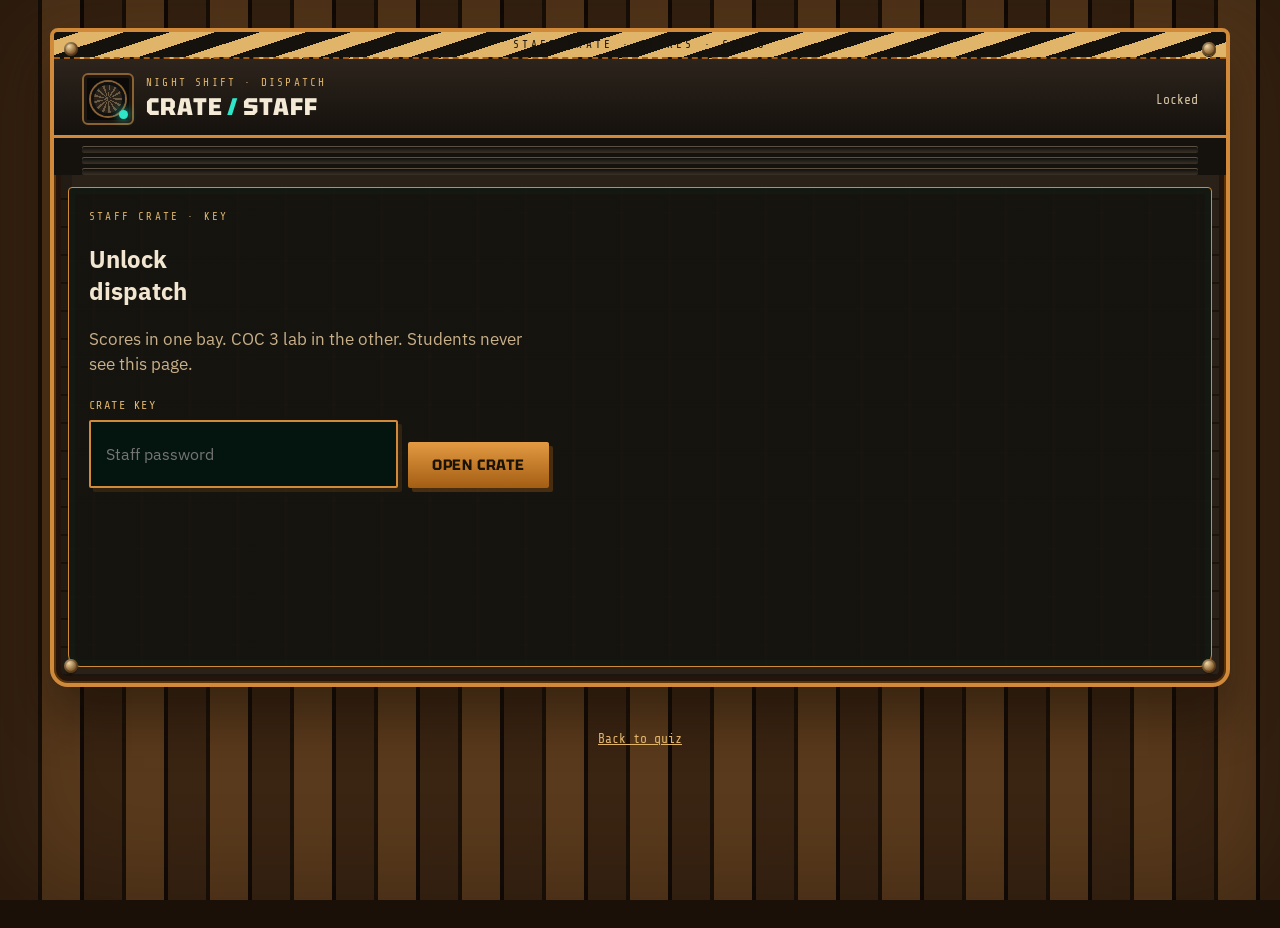
==== commit 41727308: "Bump staff dashboard cache for the side rail." ====
--- a/admin.html
+++ b/admin.html
@@ -8,7 +8,7 @@
   <link rel="preconnect" href="https://fonts.googleapis.com">
   <link rel="preconnect" href="https://fonts.gstatic.com" crossorigin>
   <link rel="stylesheet" href="https://fonts.googleapis.com/css2?family=IBM+Plex+Sans:ital,wght@0,400;0,600;0,700;1,400&family=Share+Tech+Mono&family=Tektur:wght@500;600;700;800&display=swap">
-  <link rel="stylesheet" href="styles.css?v=11">
+  <link rel="stylesheet" href="styles.css?v=12">
 </head>
 <body class="admin-page">
   <div class="shop-floor" aria-hidden="true"></div>
@@ -38,6 +38,6 @@
   <script src="config.js?v=6"></script>
   <script src="visitors.js?v=6"></script>
   <script src="lab.js?v=1"></script>
-  <script src="admin.js?v=8"></script>
+  <script src="admin.js?v=9"></script>
 </body>
 </html>
--- a/styles.css
+++ b/styles.css
@@ -828,48 +828,49 @@
 }
 
 .admin-page {
-  background: #071410;
+  background: #1a1008;
 }
 
 .admin-page .shop-floor {
   background:
     repeating-linear-gradient(
       90deg,
-      #12352a 0 42px,
-      #071410 42px 46px,
-      #1a4a3a 46px 88px,
-      #04100c 88px 92px
+      #3a2412 0 38px,
+      #1a1008 38px 42px,
+      #5a3a1c 42px 80px,
+      #120a06 80px 84px
     );
 }
 
 .admin-page .case {
   width: min(1180px, calc(100% - 20px));
-  border-color: #2ee6c8;
+  border-color: var(--copper);
   box-shadow:
     var(--shadow),
-    inset 0 0 0 2px #14563d,
-    inset 0 0 0 7px #0b241c;
+    inset 0 0 0 2px #5a3208,
+    inset 0 0 0 7px #24150c;
 }
 
 .admin-page .tape {
-  background: repeating-linear-gradient(-18deg, #2ee6c8 0 12px, #9ff3e4 12px 24px);
-  color: #06241c;
-  border-bottom-color: #147a4a;
+  background: repeating-linear-gradient(-18deg, #e0b56a 0 14px, #15110d 14px 28px);
+  color: #15110d;
+  border-bottom-color: var(--copper-deep);
 }
 
 .admin-page .bay {
   background-image:
-    linear-gradient(rgba(8, 25, 16, 0.92), rgba(8, 25, 16, 0.92)),
-    linear-gradient(90deg, transparent 24px, rgba(46, 230, 200, 0.18) 24px 26px, transparent 26px),
-    linear-gradient(transparent 24px, rgba(46, 230, 200, 0.12) 24px 26px, transparent 26px);
-  color: #d8f5e6;
-  border-color: #2ee6c8;
+    linear-gradient(rgba(21, 17, 13, 0.94), rgba(21, 17, 13, 0.94)),
+    linear-gradient(90deg, transparent 24px, rgba(208, 138, 58, 0.22) 24px 26px, transparent 26px),
+    linear-gradient(transparent 24px, rgba(208, 138, 58, 0.14) 24px 26px, transparent 26px);
+  color: #f3e6d0;
+  border-color: var(--copper);
 }
 
 .admin-page .lede,
 .admin-page .muted-note,
 .admin-page .visit dt,
-.admin-page .why { color: #9dccb6; }
+.admin-page .why,
+.admin-page .panel-copy { color: #c9b089; }
 
 .admin-page .visit,
 .admin-page .student-row,
@@ -1235,6 +1236,119 @@
   margin-bottom: 8px;
 }
 
+.console-head {
+  display: flex;
+  justify-content: space-between;
+  gap: 12px;
+  align-items: flex-start;
+  margin-bottom: 14px;
+}
+
+.console-head h2 {
+  margin: 0;
+  font-family: var(--display);
+  font-size: clamp(28px, 5vw, 42px);
+  letter-spacing: 0.04em;
+  text-transform: uppercase;
+  color: #e0b56a;
+}
+
+.bay-tabs {
+  display: grid;
+  grid-template-columns: 1fr 1fr;
+  gap: 8px;
+  margin-bottom: 16px;
+}
+
+.bay-tab {
+  font-family: var(--display);
+  font-weight: 700;
+  letter-spacing: 0.08em;
+  text-transform: uppercase;
+  padding: 14px 12px;
+  border: 2px solid #5a3a1c;
+  background: #15110d;
+  color: #c9b089;
+  cursor: pointer;
+}
+
+.bay-tab.picked {
+  background: linear-gradient(180deg, #e39a42, var(--copper-deep));
+  color: #1b1206;
+  border-color: #5a3208;
+}
+
+.gauge-row {
+  display: grid;
+  grid-template-columns: repeat(4, minmax(0, 1fr));
+  gap: 10px;
+  margin-bottom: 14px;
+}
+
+.gauge {
+  background: #0f0c09;
+  border: 2px solid #5a3a1c;
+  padding: 12px 12px 10px;
+  text-align: center;
+}
+
+.gauge.tone-ok { border-color: #2a8a58; }
+.gauge.tone-open { border-color: var(--copper); }
+.gauge.tone-avg { border-color: #e0b56a; }
+
+.gauge span,
+.gauge em {
+  display: block;
+  font-family: var(--mono);
+  font-size: 11px;
+  letter-spacing: 0.12em;
+  text-transform: uppercase;
+  color: #c9b089;
+  font-style: normal;
+}
+
+.gauge strong {
+  display: block;
+  margin: 6px 0 4px;
+  font-family: var(--display);
+  font-size: 32px;
+  color: #e0b56a;
+}
+
+.console-toolbar {
+  display: flex;
+  flex-wrap: wrap;
+  gap: 8px;
+  align-items: center;
+  margin-bottom: 14px;
+}
+
+.console-toolbar input {
+  flex: 1 1 180px;
+  margin: 0;
+}
+
+.console-toolbar .primary {
+  margin-top: 0;
+  width: auto;
+}
+
+.lab-actions {
+  display: flex;
+  flex-wrap: wrap;
+  gap: 8px;
+  margin: 0 0 12px;
+}
+
+.lab-actions .primary { margin-top: 0; width: auto; }
+
+.admin-page .crate-bay {
+  background: #12100c;
+  border-color: #6a4420;
+}
+
+.staff-bay[hidden] { display: none; }
+
 .admin-page .student-row,
 .admin-page .attempt {
   background: #0b1f18;
@@ -1250,6 +1364,7 @@
 
 @media (max-width: 900px) {
   .stats { grid-template-columns: repeat(2, minmax(0, 1fr)); }
+  .gauge-row { grid-template-columns: repeat(2, minmax(0, 1fr)); }
   .dash-grid { grid-template-columns: 1fr; }
   .admin-page .case { width: min(100% - 16px, 1180px); }
 }
